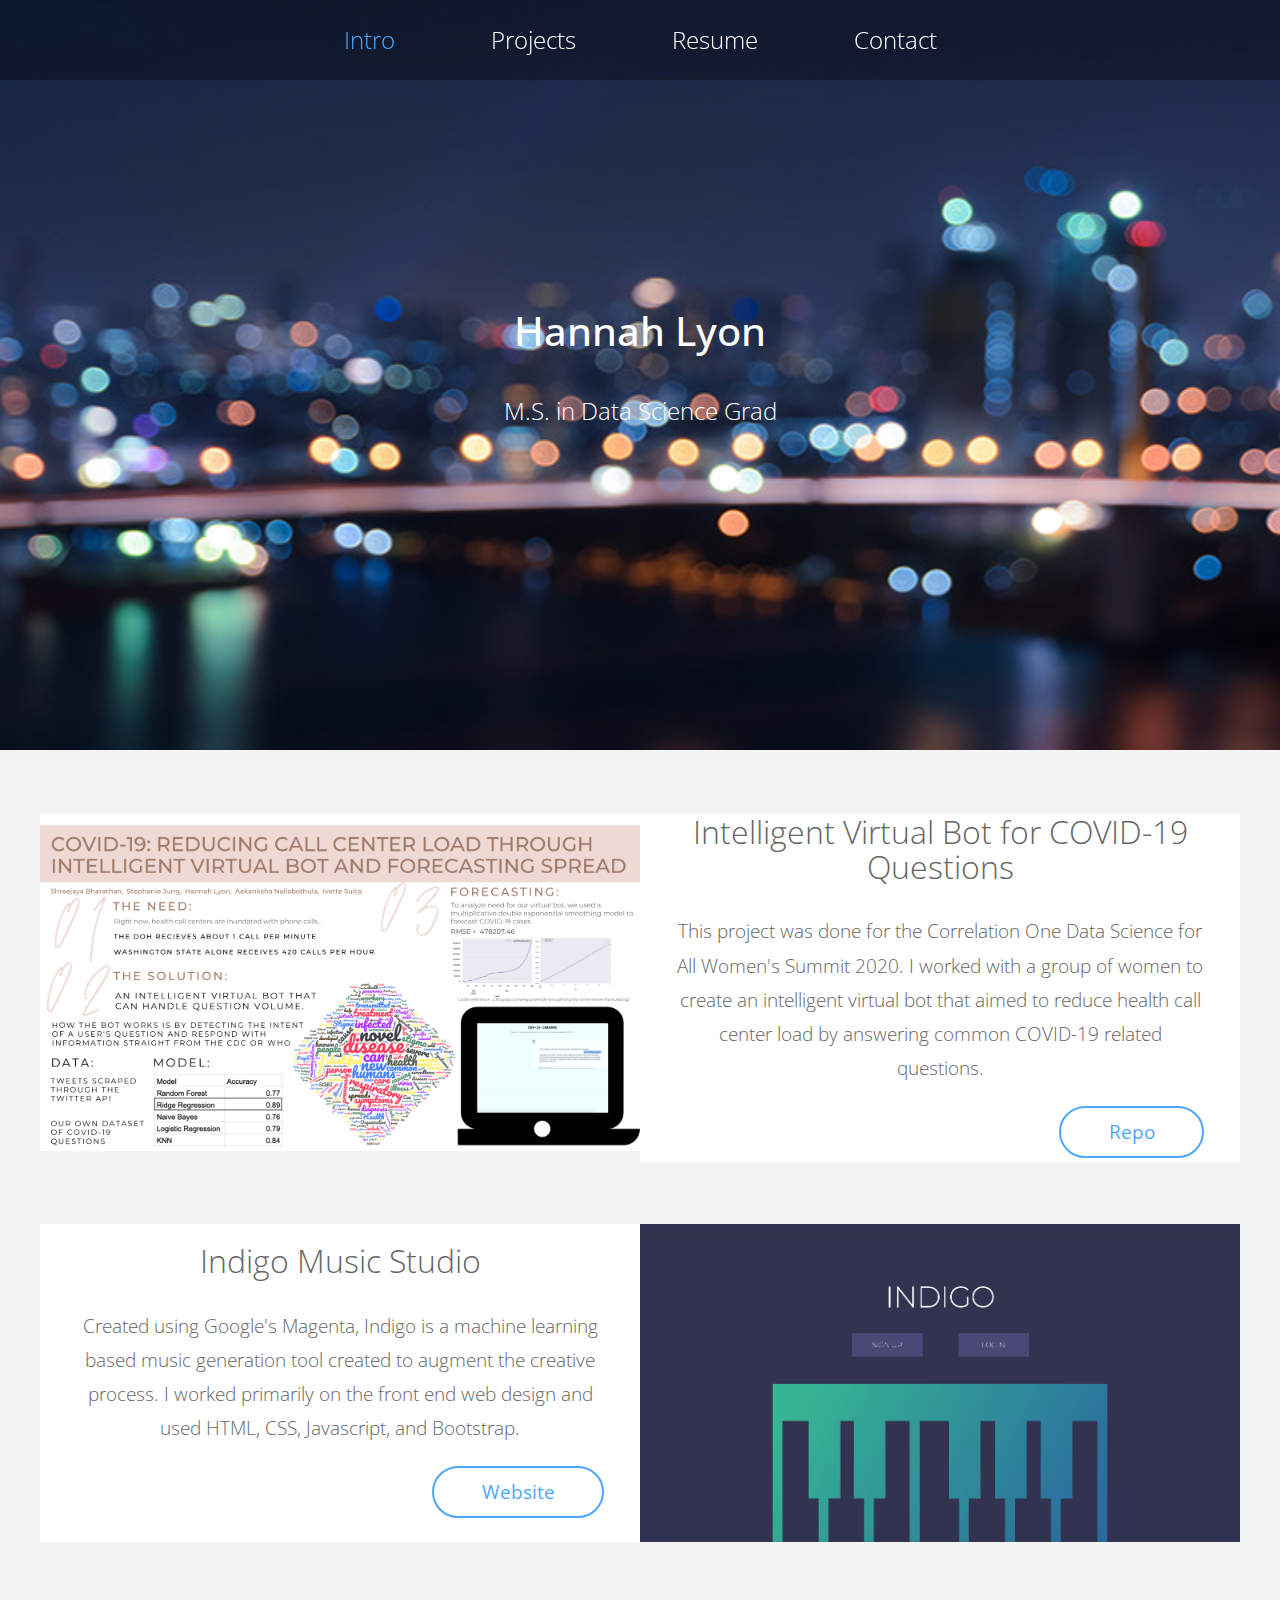
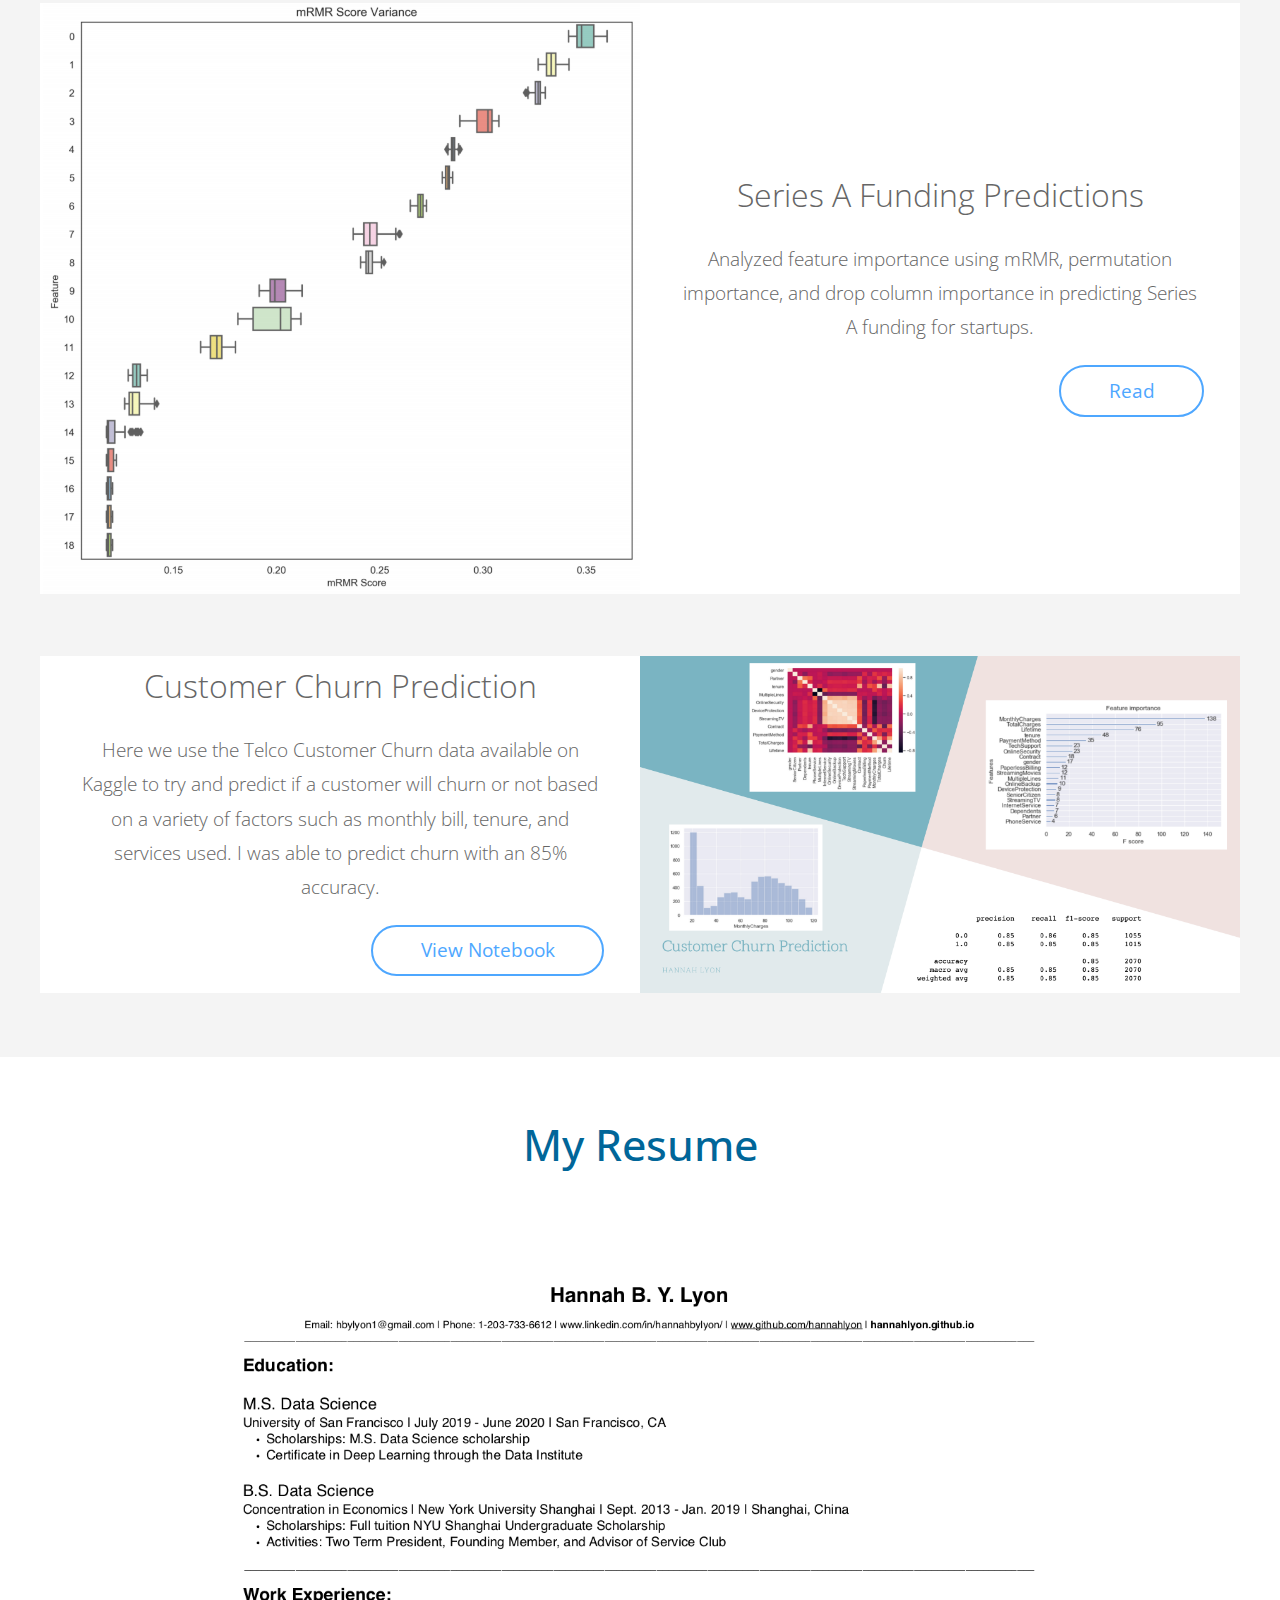
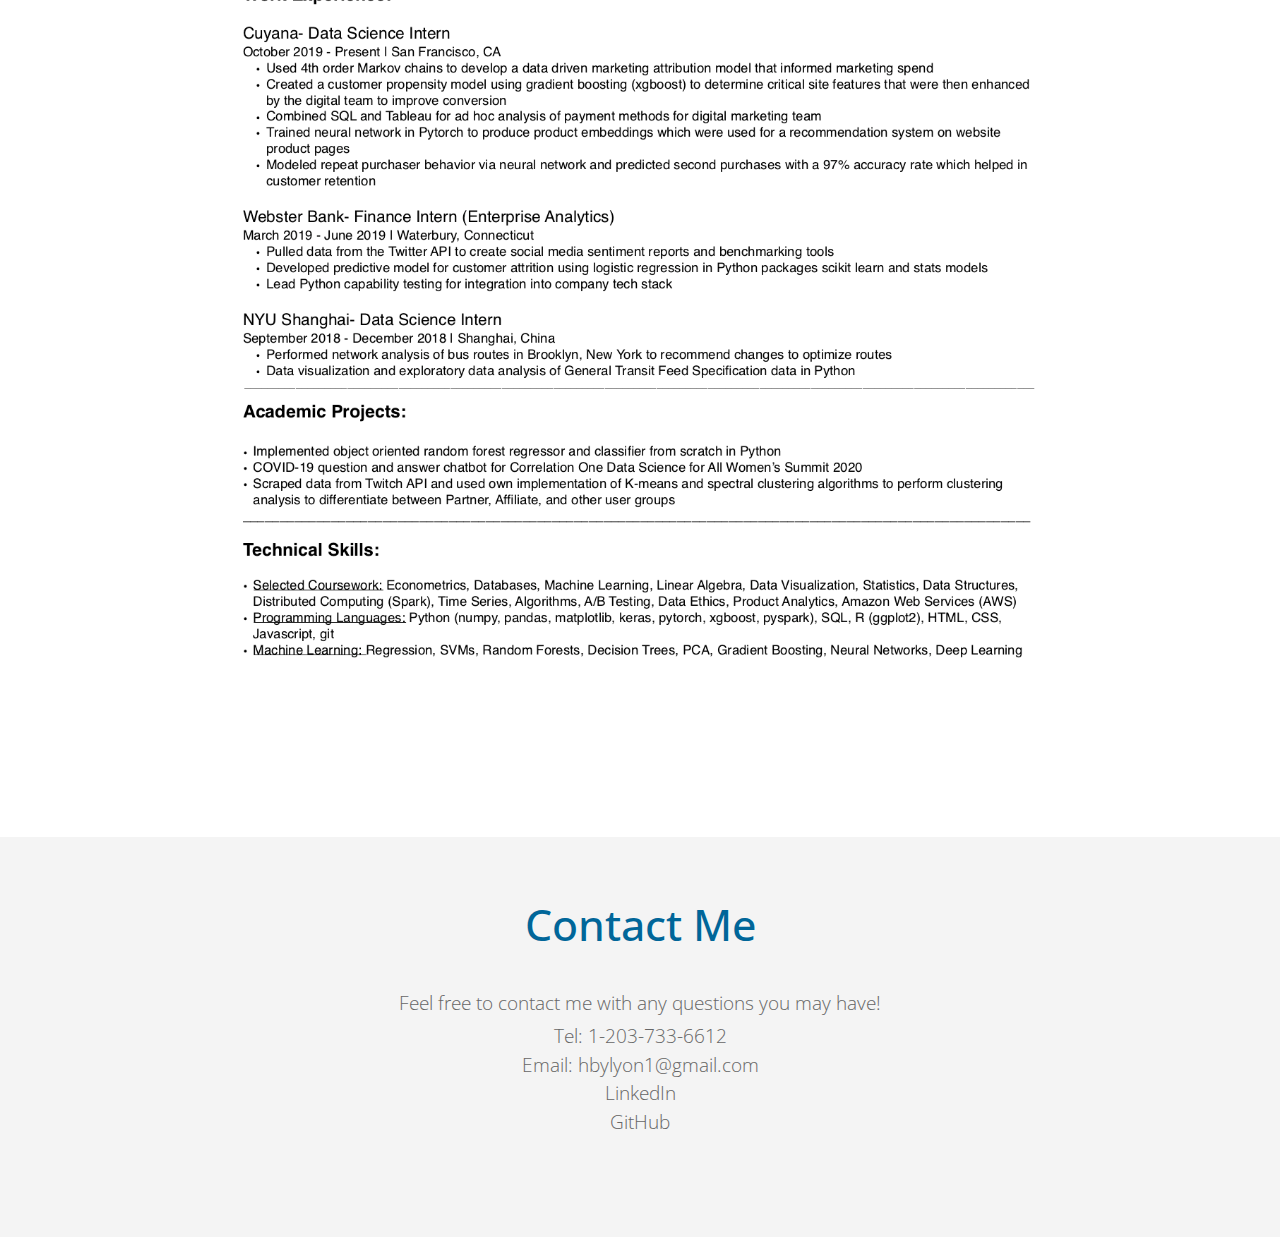
==== index.html @ f9c3a3d9 "added churn project" ====
<!DOCTYPE html>
<html lang="en">
<head>
    <meta charset="utf-8">
    <meta http-equiv="X-UA-Compatible" content="IE=edge">
    <meta name="viewport" content="width=device-width, initial-scale=1">

    <title>Hannah Lyon</title>
<!--
Lumino Theme
http://www.templatemo.com/tm-483-lumino
-->
    <!-- load stylesheets -->
    <link rel="stylesheet" href="https://fonts.googleapis.com/css?family=Open+Sans:100,300,400">   <!-- Google web font "Open Sans" -->
    <link rel="stylesheet" href="font-awesome-4.5.0/css/font-awesome.min.css">                <!-- Font Awesome -->
    <link rel="stylesheet" href="css/bootstrap.min.css">                                      <!-- Bootstrap style -->
    <link rel="stylesheet" href="css/magnific-popup.css">                                     <!-- Magnific pop up style -->
    <link rel="stylesheet" href="css/templatemo-style.css">                                   <!-- Templatemo style -->

    <!-- HTML5 shim and Respond.js for IE8 support of HTML5 elements and media queries -->
    <!-- WARNING: Respond.js doesn't work if you view the page via file:// -->
        <!--[if lt IE 9]>
          <script src="https://oss.maxcdn.com/html5shiv/3.7.2/html5shiv.min.js"></script>
          <script src="https://oss.maxcdn.com/respond/1.4.2/respond.min.js"></script>
          <![endif]-->
</head>

    <body id="top" class="home">

        <div class="container-fluid">
            <div class="row">

                <div class="tm-navbar-container">

                <!-- navbar   -->
                <nav class="navbar navbar-full navbar-fixed-top">

                    <button class="navbar-toggler hidden-md-up" type="button" data-toggle="collapse" data-target="#tmNavbar">
                        &#9776;
                    </button>

                    <div class="collapse navbar-toggleable-sm" id="tmNavbar">

                        <ul class="nav navbar-nav">
                            <li class="nav-item">
                                <a class="nav-link" href="#top">Intro</a>
                            </li>
                            <li class="nav-item">
                                <a class="nav-link" href="#tm-section-2">Projects</a>
                            </li>
                            <li class="nav-item">
                                <a class="nav-link" href="#tm-section-3">Resume</a>
                            </li>
                            <li class="nav-item">
                                <a class="nav-link" href="#tm-section-4">Contact</a>
                            </li>
                        </ul>

                    </div>

                </nav>

              </div>

           </div>

           <div class="row">
                <div class="tm-intro">

                    <section id="tm-section-1">
                        <div class="tm-container text-xs-center tm-section-1-inner">
                            <!-- <img src="img/tm-lumino-logo.png" alt="Logo" class="tm-logo"> -->
                            <h1 class="tm-site-name">Hannah Lyon</h1>
                            <p class="tm-intro-text">M.S. in Data Science Grad</p>
                            <!-- <a href="#tm-section-2" class="tm-intro-link">Begin</a> -->
                        </div>
                   </section>

                </div>
            </div>

            <div class="row gray-bg">

                <div id="tm-section-2" class="tm-section">
                    <div class="tm-container tm-container-wide">
                        <div class="tm-news-item">

                            <div class="col-xs-12 col-sm-12 col-md-12 col-lg-6 col-xl-6 tm-news-item-img-container">
                                <img src="img/correlation1.png" alt="Image" class="img-fluid tm-news-item-img">
                            </div>

                            <div class="col-xs-12 col-sm-12 col-md-12 col-lg-6 col-xl-6 tm-news-container">
                                <h2 class="tm-news-title dark-gray-text">Intelligent Virtual Bot for COVID-19 Questions</h2>
                                <p class="tm-news-text">This project was done for the Correlation One Data Science for All Women's Summit 2020. I worked with a group of women to create an intelligent virtual bot that aimed to reduce health call center load by answering common COVID-19 related questions.</p>
                                <a href="https://github.com/hannahlyon/corr-1-covid19" class="btn tm-light-blue-bordered-btn tm-news-link">Repo</a>
                            </div>
                        </div>

                        <div class="tm-news-item">

                            <div class="col-xs-12 col-sm-12 col-md-12 col-lg-6 col-xl-6 flex-order-2 tm-news-item-img-container">
                                <img src="img/indigo.png" alt="Image" class="img-fluid tm-news-item-img">
                            </div>

                            <div class="col-xs-12 col-sm-12 col-md-12 col-lg-6 col-xl-6 tm-news-container flex-order-1">
                                <h2 class="tm-news-title dark-gray-text">Indigo Music Studio</h2>
                                <p class="tm-news-text">Created using Google's Magenta, Indigo is a machine learning based music generation tool created to augment the creative process. I worked primarily on the front end web design and used HTML, CSS, Javascript, and Bootstrap.</p>
                                <a href="http://indigomusicstudio.com/" class="btn tm-light-blue-bordered-btn tm-news-link">Website</a>
                            </div>
                        </div>

                        <div class="tm-news-item">

                            <div class="col-xs-12 col-sm-12 col-md-12 col-lg-6 col-xl-6 tm-news-item-img-container">
                                <img src="img/mrmr.png" alt="Image" class="img-fluid tm-news-item-img">
                            </div>

                            <div class="col-xs-12 col-sm-12 col-md-12 col-lg-6 col-xl-6 tm-news-container">
                                <h2 class="tm-news-title dark-gray-text">Series A Funding Predictions</h2>
                                <p class="tm-news-text">Analyzed feature importance using mRMR, permutation importance, and drop column importance in predicting Series A funding for startups. </p>
                                <a href="https://drive.google.com/file/d/1eb9Id5PHIwq527FG7yndeRYGB0CI0do-/view?usp=sharing" class="btn tm-light-blue-bordered-btn tm-news-link">Read</a>
                            </div>
                        </div>


<!-- https://www.kaggle.com/hannahlyon/customer-churn-prediction?scriptVersionId=37832463 -->

                        <div class="tm-news-item">

                            <div class="col-xs-12 col-sm-12 col-md-12 col-lg-6 col-xl-6 flex-order-2 tm-news-item-img-container">
                                <img src="img/churn.png" alt="Image" class="img-fluid tm-news-item-img">
                            </div>

                            <div class="col-xs-12 col-sm-12 col-md-12 col-lg-6 col-xl-6 tm-news-container flex-order-1">
                                <h2 class="tm-news-title dark-gray-text">Customer Churn Prediction</h2>
                                <p class="tm-news-text">Here we use the Telco Customer Churn data available on Kaggle to try and predict if a customer will churn or not based on a variety of factors such as monthly bill, tenure, and services used. I was able to predict churn with an 85% accuracy.</p>
                                <a href="https://www.kaggle.com/hannahlyon/customer-churn-prediction?scriptVersionId=37832463" class="btn tm-light-blue-bordered-btn tm-news-link">View Notebook</a>
                            </div>
                        </div>


                    </div>
               </div>

           </div> <!-- row -->

            <div class="row">

                <section id="tm-section-3" class="tm-section">
                    <div class="tm-container text-xs-center">

                        <h2 class="blue-text tm-title">My Resume</h2>
                        <!-- <p class="margin-b-5">Etiam at rhoncus nisl. Nunc rutrum ac ante euismod cursus.</p> -->
                        <!-- <p>Suspendisse imperdiet feugiat massa nex iaculis.</p> -->

                        <img src="img/resume.png" alt="resume" width = 900px>



                        <!--<div class="tm-img-grid">
                            <div class="tm-gallery-img-container">
                                <a href="img/tm-450x300-01.jpg" class="tm-gallery-img-link">
                                    <img src="img/tm-450x300-01.jpg" alt="Image" class="img-fluid tm-gallery-img">
                                </a>
                            </div>
                            <div class="tm-gallery-img-container">
                                <a href="img/tm-450x300-07.jpg" class="tm-gallery-img-link">
                                    <img src="img/tm-450x300-07.jpg" alt="Image" class="img-fluid tm-gallery-img">
                                </a>
                            </div>
                            <div class="tm-gallery-img-container">
                                <a href="img/tm-450x300-02.jpg" class="tm-gallery-img-link">
                                    <img src="img/tm-450x300-02.jpg" alt="Image" class="img-fluid tm-gallery-img">
                                </a>
                            </div>
                            <div class="tm-gallery-img-container">
                                <a href="img/tm-450x300-09.jpg" class="tm-gallery-img-link">
                                    <img src="img/tm-450x300-09.jpg" alt="Image" class="img-fluid tm-gallery-img">
                                </a>
                            </div>
                        </div> -->

                    </div>
                </section>

            </div> <!-- row -->

            <div class="row gray-bg">

                <section id="tm-section-4" class="tm-section">
                    <div class="tm-container">

                        <h2 class="blue-text tm-title text-xs-center">Contact Me</h2>
                        <p class="margin-b-5">Feel free to contact me with any questions you may have!</p>

                        <p >
                            Tel: <a href="tel:2037336612">1-203-733-6612</a><br>
                            Email: <a href="mailto:hbylyon1@gmail.com">hbylyon1@gmail.com</a> <br>
                            <a href="https://www.linkedin.com/in/hannahbylyon/">LinkedIn</a> <br>
                            <a href="https://github.com/hannahlyon">GitHub</a>
                        </p>

                        <!-- <div class="col-xs-12 col-sm-12 col-md-8 col-lg-8 col-xl-8">
                            <form action=”mailto:hbylyon1@gmail.com” method="post" class="tm-contact-form">
                                <div class="form-group col-xs-12 col-sm-12 col-md-6 col-lg-6 col-xl-6 tm-form-group-left">
                                    <input type="text" id="contact_name" name="contact_name" class="form-control" placeholder="Name"  required/>
                                </div>
                                <div class="form-group col-xs-12 col-sm-12 col-md-6 col-lg-6 col-xl-6 tm-form-group-right">
                                    <input type="email" id="contact_email" name="contact_email" class="form-control" placeholder="Email"  required/>
                                </div>
                                <div class="form-group">
                                    <input type="text" id="contact_subject" name="contact_subject" class="form-control" placeholder="Subject"  required/>
                                </div>
                                <div class="form-group">
                                    <textarea id="contact_message" name="contact_message" class="form-control" rows="6" placeholder="Message" required></textarea>
                                </div>

                                <button type="submit" class="btn tm-light-blue-bordered-btn pull-xs-right">Submit</button>
                            </form>
                        </div> <!-- col -->

                        <!-- <div class="col-xs-12 col-sm-12 col-md-4 col-lg-4 col-xl-4 margin-top-xs-50">
                            <h3 class="light-blue-text tm-subtitle">Hannah Lyon</h3>
                            <p>Feel free to contact me with any questions you may have!</p>
                            <p>
                                Tel: <a href="tel:2037336612">1-203-733-6612</a><br>
                                Email: <a href="mailto:hbylyon1@gmail.com">hbylyon1@gmail.com</a>
                            </p>
                        </div> -->
                    </div>
                </section>

                <!-- footer -->
                <footer class="tm-footer">
                    <div class="col-xs-12 col-sm-12 col-md-12 col-lg-12 col-xl-12">
                        <!-- <p class="text-xs-center tm-footer-text">Copyright &copy; 2016 Company Name</p> -->
                    </div>
                </footer>

            </div> <!-- row -->

        </div> <!-- container-fluid -->

        <!-- load JS files -->

        <script src="js/jquery-1.11.3.min.js"></script>             <!-- jQuery (https://jquery.com/download/) -->
        <script src="https://www.atlasestateagents.co.uk/javascript/tether.min.js"></script> <!-- Tether for Bootstrap, http://stackoverflow.com/questions/34567939/how-to-fix-the-error-error-bootstrap-tooltips-require-tether-http-github-h -->
        <script src="js/bootstrap.min.js"></script>                 <!-- Bootstrap (http://v4-alpha.getbootstrap.com/) -->
        <script src="js/jquery.singlePageNav.min.js"></script>      <!-- Single Page Nav (https://github.com/ChrisWojcik/single-page-nav) -->
        <script src="js/jquery.magnific-popup.min.js"></script>     <!-- Magnific pop-up (http://dimsemenov.com/plugins/magnific-popup/) -->

        <!-- Templatemo scripts -->
        <script>

            $(document).ready(function(){

                var mobileTopOffset = 54;
                var desktopTopOffset = 80;
                var topOffset = desktopTopOffset;

                if($(window).width() <= 767) {
                    topOffset = mobileTopOffset;
                }

                /* Single page nav
                -----------------------------------------*/
                $('#tmNavbar').singlePageNav({
                   'currentClass' : "active",
                    offset : topOffset,
                    'filter': ':not(.external)'
                });

                /* Handle nav offset upon window resize
                -----------------------------------------*/
                $(window).resize(function(){
                    if($(window).width() <= 767) {
                        topOffset = mobileTopOffset;
                    }
                    else {
                        topOffset = desktopTopOffset;
                    }

                    $('#tmNavbar').singlePageNav({
                        'currentClass' : "active",
                        offset : topOffset,
                        'filter': ':not(.external)'
                    });
                });


                /* Collapse menu after click
                -----------------------------------------*/
                $('#tmNavbar a').click(function(){
                    $('#tmNavbar').collapse('hide');
                });

                /* Turn navbar background to solid color starting at section 2
                ---------------------------------------------------------------*/
                var target = $("#tm-section-2").offset().top - topOffset;

                if($(window).scrollTop() >= target) {
                    $(".tm-navbar-container").addClass("bg-inverse");
                }
                else {
                    $(".tm-navbar-container").removeClass("bg-inverse");
                }

                $(window).scroll(function(){

                    if($(this).scrollTop() >= target) {
                        $(".tm-navbar-container").addClass("bg-inverse");
                    }
                    else {
                        $(".tm-navbar-container").removeClass("bg-inverse");
                    }
                });


                /* Smooth Scrolling
                 * https://css-tricks.com/snippets/jquery/smooth-scrolling/
                --------------------------------------------------------------*/
                $('a[href*="#"]:not([href="#"])').click(function() {
                    if (location.pathname.replace(/^\//,'') == this.pathname.replace(/^\//,'')
                        && location.hostname == this.hostname) {

                        var target = $(this.hash);
                        target = target.length ? target : $('[name=' + this.hash.slice(1) +']');

                        if (target.length) {

                            $('html, body').animate({
                                scrollTop: target.offset().top - topOffset
                            }, 1000);
                            return false;
                        }
                    }
                });


                /* Magnific pop up
                ------------------------- */
                $('.tm-img-grid').magnificPopup({
                    delegate: 'a', // child items selector, by clicking on it popup will open
                    type: 'image',
                    gallery: {enabled:true}
                });
            });

        </script>

</body>
</html>
---- css/templatemo-style.css ----
/*

Lumino Theme

http://www.templatemo.com/tm-483-lumino

*/
body {
	font-family: 'Open Sans', Helvetica, Arial, sans-serif;
	font-size: 19px;
	font-weight: 100;
}

a, button { transition: all 0.3s ease; }
a {	color: #666; }
a:hover,
a:focus {
	color: #4EA7FF;
	text-decoration: none;
	outline: none;
}

p { color: #666; }
h3 { margin-bottom: 2.5rem; }

.table-striped tbody tr:nth-of-type(odd) {
    background-color: #f2f2f2;
}

.tm-container {
	max-width: 1200px;
	margin: 0 auto;
	text-align: center;
}

.tm-container-wide { max-width: 1230px; }

.tm-navbar-container {
	background-color: rgba(0,0,0,0.33);
	height: 80px;
    position: fixed;
    top: 0;
    width: 100%;
    z-index: 1000;
    transition: all 0.3s ease;
}

.tm-navbar-container.bg-inverse { background-color: #373a3c; }

.tm-navbar-container-dark {
	background-color: #373a3c;
	box-shadow: none;
}

.navbar-nav .nav-link {	padding: 14px 40px; }

.navbar-nav .nav-link,
.navbar-nav .nav-link:focus {
	color: white;
}

.navbar-nav .nav-link.active,
.navbar-nav .nav-link:hover {
	color: #4EA7FF;
}

.navbar-toggler {
	border: 1px solid white;
	border-radius: 0;
	color: white;
}

button:focus { outline: none; }

.tm-intro {
	background: url(../img/bokeh.png) no-repeat;
	background-attachment: fixed;
	background-position: left top;
	background-size: 100% 750px;
	color: white;
	display: -webkit-flex;
	display: -ms-flexbox;
	display: flex;
	-webkit-flex-direction: column;
	    -ms-flex-direction: column;
	        flex-direction: column;
	-webkit-align-items: center;
	    -ms-flex-align: center;
	        align-items: center;
	-webkit-justify-content: center;
	    -ms-flex-pack: center;
	        justify-content: center;
	height: 750px;
}

@media (max-width: 1800px) {
	.tm-intro {	background-size: 1800px 750px; }
}

@media all and (-ms-high-contrast: none), (-ms-high-contrast: active) {
	/* IE10+ CSS styles go here */
	.tm-intro {	background-attachment: scroll; }
}

.tm-logo { margin-bottom: 30px; }
.tm-site-name { margin-bottom: 40px; }
.tm-intro-text { margin-bottom: 45px; }

#tm-section-1,
.tm-section-1-inner,
.tm-site-name,
.tm-intro-text {
	-ms-flex: 0 1 auto;
		-webkit-flex: 0 1 auto;
	        flex: 0 1 auto;
}

.tm-section-1-inner { padding-top: 12%; }

#tm-section-1 { padding-bottom: 0; }

.tm-intro-link {
	border: 2px solid white;
	border-radius: 50px;
	color: white;
	display: inline-block;
    padding: 15px 60px;
}

.tm-intro-link:hover,
.tm-intro-link:focus {
	color: black;
	background-color: white;
}

.navbar-nav .nav-link,
.tm-intro-text,
.tm-intro-link {
	color: white;
	font-size: 24px;
}

.gray-bg { background-color: #F4F4F4; }
.dark-gray-text { color: #666666; }
.blue-text { color: #006699; }
.light-blue-text { color: #4EA7FF; }

.btn {
  border-radius: 50px;
  font-size: 1em;
  padding: 0.5em 2.5em;
  margin: 0.25em;
}

.btn-lg {
	font-size: 1.75rem;
	font-weight: 300;
	padding: 10px 60px;
}

.tm-gray-btn {
  background-color: #666666;
  border: 2px solid #666666;
  color: white;
}

.tm-gray-btn:hover,
.tm-gray-btn:focus {
	background: transparent;
	color: #666666;
}

.tm-gray-bordered-btn {
	background: transparent;
	border: 2px solid #666666;
	color: #666666;
}

.tm-gray-bordered-btn:hover,
.tm-gray-bordered-btn:focus {
	background: #666666;
	color: white;
}

.tm-light-blue-bordered-btn {
	background: transparent;
    border: 2px solid #4EA7FF;
    color: #4EA7FF;
}

.tm-light-blue-bordered-btn:hover,
.tm-light-blue-bordered-btn:focus {
    background: #4EA7FF;
    color: white;
}

.tm-blue-btn {
	background: #006699;
	border: 2px solid #006699;
	color: white;
}

.tm-blue-btn:hover {
	background: transparent;
	color: #006699;
}

.tm-blue-bordered-btn {
	background: transparent;
	border: 2px solid #006699;
	color: #006699;
}

.tm-blue-bordered-btn:hover,
.tm-blue-bordered-btn:focus {
	background: #006699;
	color: white;
}

.tm-green-btn {
	background: #006666;
	border: 2px solid #006666;
	color: white;
}

.tm-green-btn:hover,
.tm-green-btn:focus {
	background: transparent;
	color: #006666;
}

.tm-green-bordered-btn {
	background: transparent;
	border: 2px solid #006666;
	color: #006666;
}

.tm-green-bordered-btn:hover,
.tm-green-bordered-btn:focus {
	background: #006666;
	color: white;
}

.tm-section {
	padding-top: 5%;
	padding-bottom: 5%;
	overflow: auto;
}

.tm-footer {
	padding-bottom: 20px;
	overflow: auto;
}

.tm-news-item {
	margin: 0 auto 5% auto;
	display: -webkit-flex;
	display: -ms-flexbox;
	display: flex;
	padding-left: 15px;
	padding-right: 15px;
}

.tm-news-item:last-child { margin-bottom: 0; }

.tm-news-item-img {	margin: 0 auto; }

.tm-news-item-img-container { padding: 0; }

.tm-news-container {
	background-color: white;
	display: -webkit-flex;
	display: -ms-flexbox;
	display: flex;
	-webkit-flex-direction: column;
	    -ms-flex-direction: column;
	        flex-direction: column;
	-webkit-justify-content: center;
	    -ms-flex-pack: center;
	        justify-content: center;
	padding-left: 3%;
	padding-right: 3%;
}

.tm-news-title {
	font-weight: 300;
	margin-bottom: 30px;
}

.tm-news-text {	line-height: 1.8; }

.tm-news-link {
    margin-right: 0;
    margin-left: auto;
    -ms-flex-item-align: end;
        -webkit-align-self: flex-end;
            align-self: flex-end;
}

.flex-order-1 { -webkit-order: 1; -ms-flex-order: 1; order: 1; }
.flex-order-2 { -webkit-order: 2; -ms-flex-order: 2; order: 2; }

.tm-title {
	font-size: 43px;
	margin-bottom: 40px;
}

.margin-b-5 { margin-bottom: 5px;
display:inline-block;}

.tm-img-grid {
	margin-top: 60px;
	overflow: auto;
}

.tm-gallery-img {
	width: 100%;
	height: auto;
}
.tm-gallery-img-container {
	max-width: 300px;
	width: 25%;
	float: left;
}

.form-control {
	border-color: rgba(0,0,0,0);
	border-radius: 0;
    font-size: 1.2rem;
    padding: .75rem;
}
.form-group { margin-bottom: 1.8rem; }

.tm-form-group-left { padding-left: 0; }
.tm-form-group-right { padding-right: 0; }

.tm-subtitle {
	font-size: 25px;
	margin-bottom: 30px;
}

#tmNavbar { text-align: center; }

body.page-2 { padding-top: 80px; }

.page-2 .container-fluid { max-width: 1140px; }

.tm-banner-img {
  display: block;
  margin: 0 auto;
}

.tm-description {
  line-height: 1.8;
  margin: 0.5em 1.5em 1em;
}

.tm-page-2-title {
	font-size: 42px;
	margin-bottom: 30px;
}

.tm-page-2-subtitle { margin-bottom: 60px; }

.tm-page-2-p {
	font-size: 22px;
	line-height: 1.6;
}

.tm-flex-center {
	display: -webkit-flex;
	display: -ms-flexbox;
	display: flex;
	-webkit-justify-content: center;
	    -ms-flex-pack: center;
	        justify-content: center;
	-webkit-flex-wrap: wrap;
	    -ms-flex-wrap: wrap;
	        flex-wrap: wrap;
}

.tm-img-2-col {
	margin-bottom: 2em;
	margin-left: auto;
	margin-right: auto;
}

.tm-3-col-box {
	max-width: 500px;
	margin-left: auto;
	margin-right: auto;
}

.tm-description-box { padding: 6%; }
.tm-description-text { margin-bottom: 1.5em; }
.tm-footer-text { margin-bottom: 1.5rem; }

@media (min-width: 768px) {

	/*http://stackoverflow.com/questions/18777235/center-content-in-responsive-bootstrap-navbar*/

    .navbar .navbar-nav {
        display: inline-block;
        float: none;
        vertical-align: top;
    }

    .tm-contact-form { margin-right: 20px; }
}

@media (max-width: 1199px) {
	h2 { font-size: 1.8rem; }
	.tm-news-title { margin-bottom: 15px; }
	.tm-news-text { line-height: 1.6; }
}

@media (max-width: 1100px) and (min-width: 992px) {
	h2 { font-size: 1.6rem; }
	.tm-news-title { margin-bottom: 12px; }
	.tm-news-text {
		font-size: 0.9em;
		margin-bottom: 0.5em;
	}
	.btn {
		padding-top: 0.3em;
		padding-bottom: 0.3em;
	}
}

@media (max-width: 991px) {
	.navbar-nav .nav-link {	font-size: 20px; }
	.navbar-nav .nav-item+.nav-item { margin-left: 0; }

	.tm-news-item {
		-webkit-flex-direction: column;
		    -ms-flex-direction: column;
		        flex-direction: column;
	}

	.tm-news-container {
		padding: 1.5em;
		margin: 0 auto;
		max-width: 600px;
	}

	.flex-order-2 { -webkit-order: 1; -ms-flex-order: 1; order: 1; }
	.flex-order-1 { -webkit-order: 2; -ms-flex-order: 2; order: 2; }
}

@media (max-width: 940px) {
	.tm-img-grid {
		margin-left: auto;
		margin-right: auto;
		max-width: 900px;
	}

	.tm-gallery-img-container { width: 33.333%; }
}

@media (max-width: 767px) {
	.home .tm-section {
		padding-top: 10%;
		padding-bottom: 10%;
	}

	body.page-2 { padding-top: 54px; }

	.tm-page-2-subtitle { margin-bottom: 30px; }

	.navbar-nav .nav-item+.nav-item { margin-left: 0; }

	.navbar-nav .nav-item { float: none; }

	.navbar-toggler {
		display: block;
		margin-left: auto;
		margin-right: 0;
	}

	.tm-navbar-container {
		background: none;
		box-shadow: none;
		height: 54px;
	}
	.navbar { background-color: rgba(0,0,0,0.2); }
	.tm-navbar-container.bg-inverse .navbar { background-color: #373a3c; }
	.bg-inverse { background-color: #373a3c; }

	.tm-form-group-left { padding-right: 0; }
	.tm-form-group-right { padding-left: 0; }

	.margin-top-xs-50 { margin-top: 50px; }
	.margin-bottom-sm-8 { margin-bottom: 8%; }
	.margin-bottom-sm-3 { margin-bottom: 3%; }
}

@media (max-width: 640px) {
	.tm-gallery-img-container { width: 50%; }
	.tm-img-grid { max-width: 600px; }
	.page-2 .tm-section {
		padding-top: 7%;
		padding-bottom: 7%;
	}
}

@media (max-width: 600px) and (max-height: 600px) {
	.tm-intro {
		height: 100vh;
		min-height: 600px;
	}
}
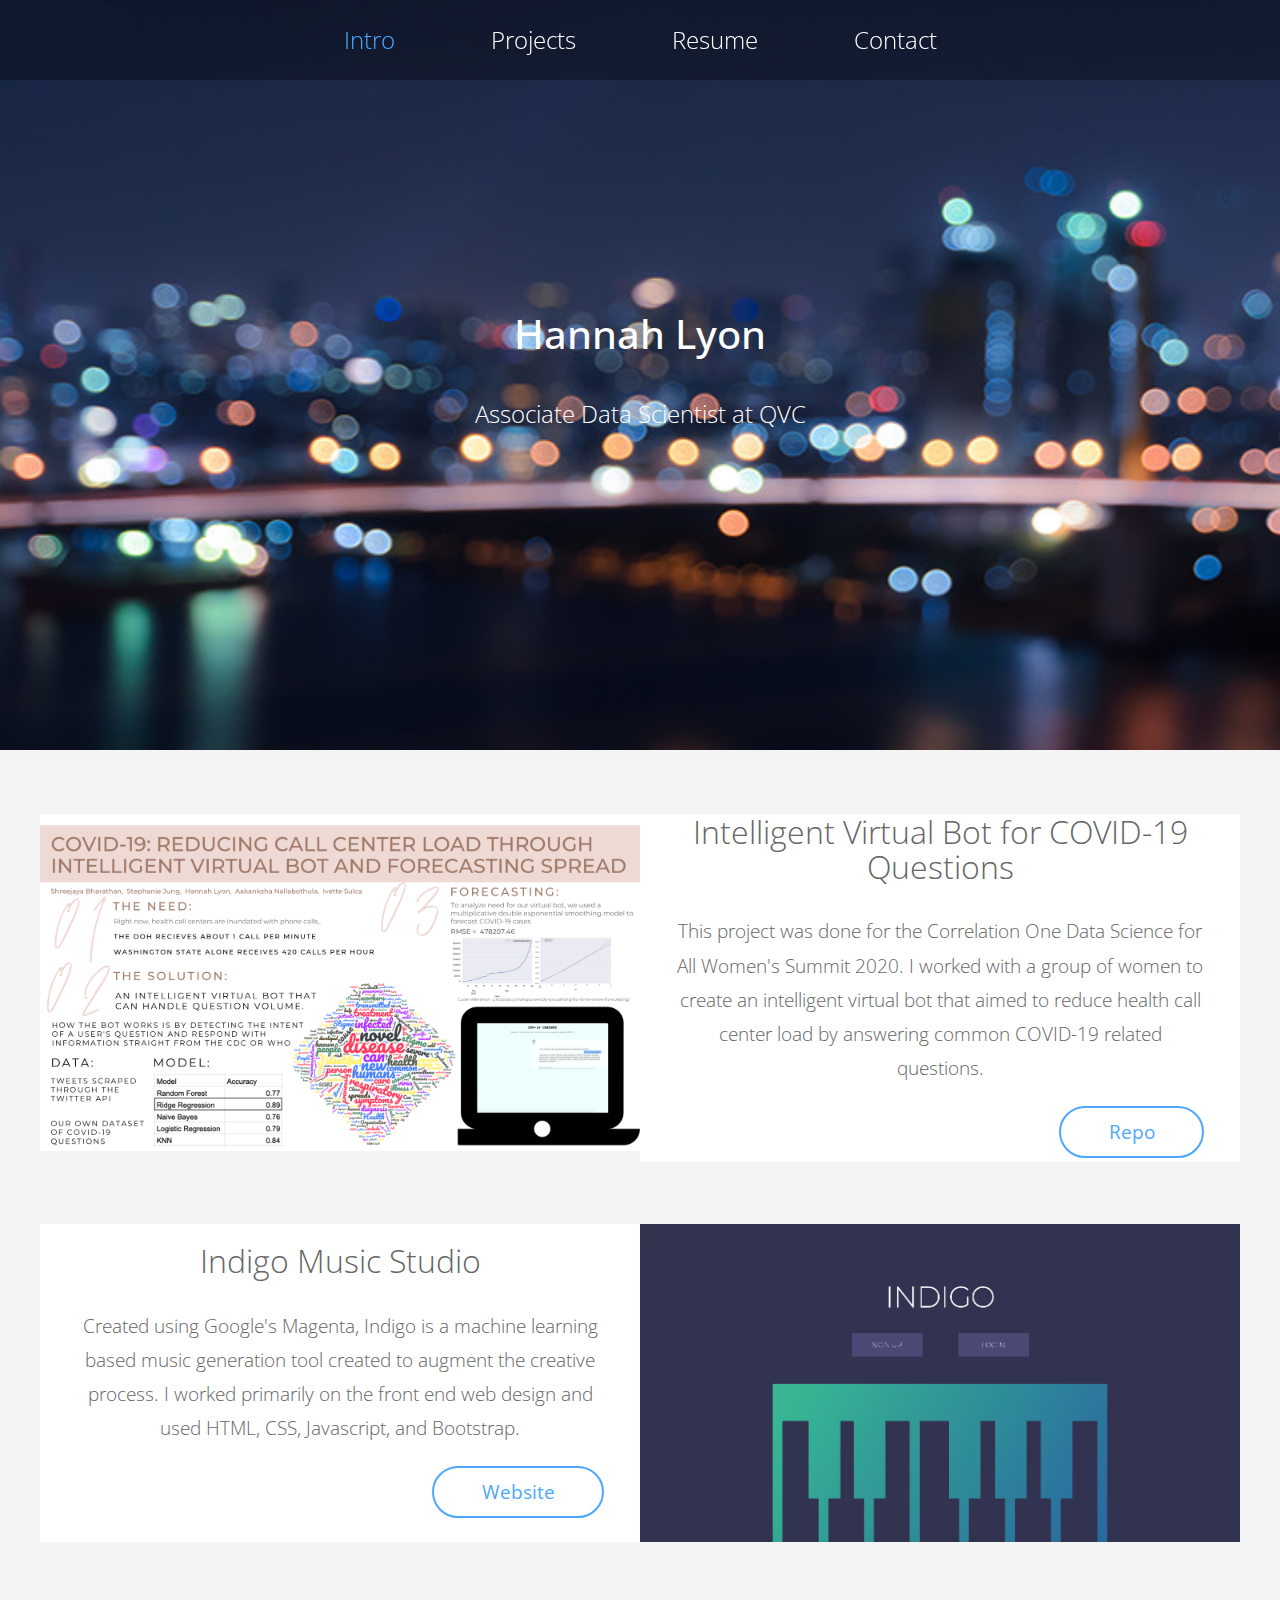
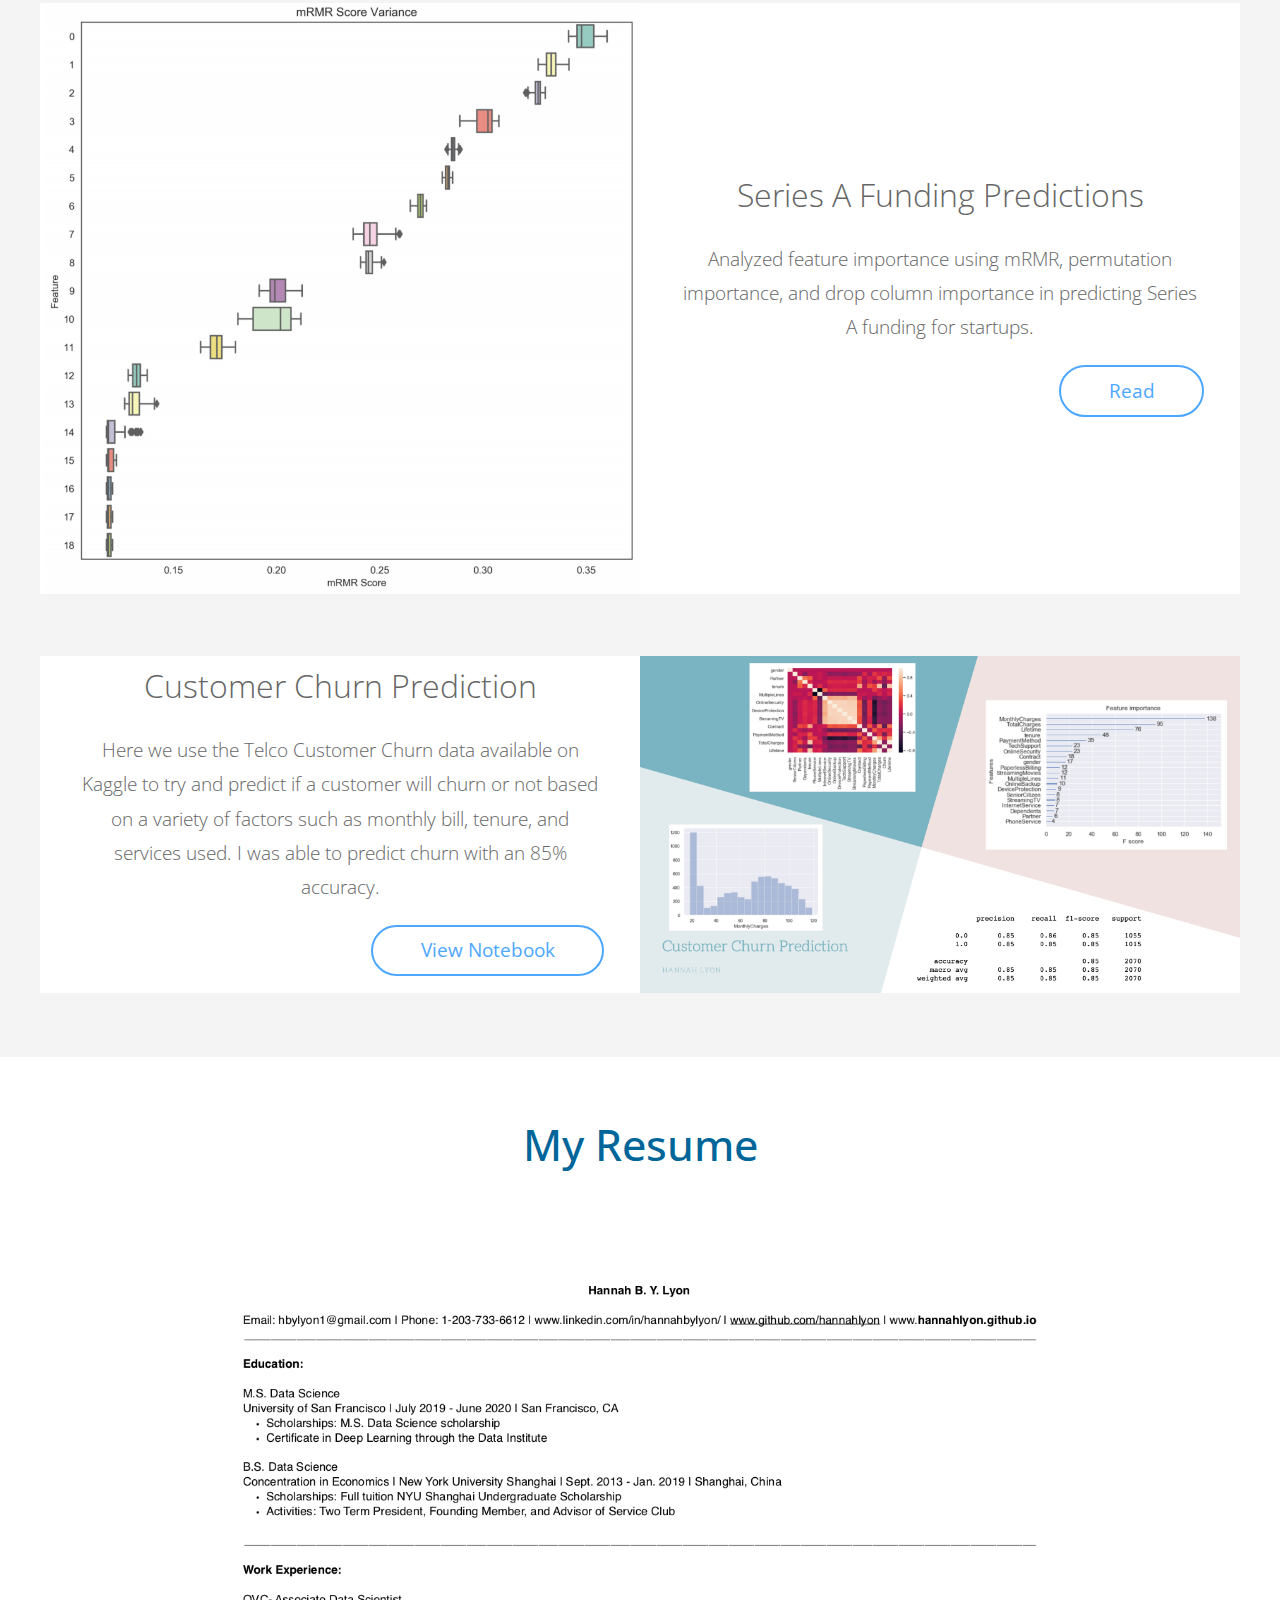
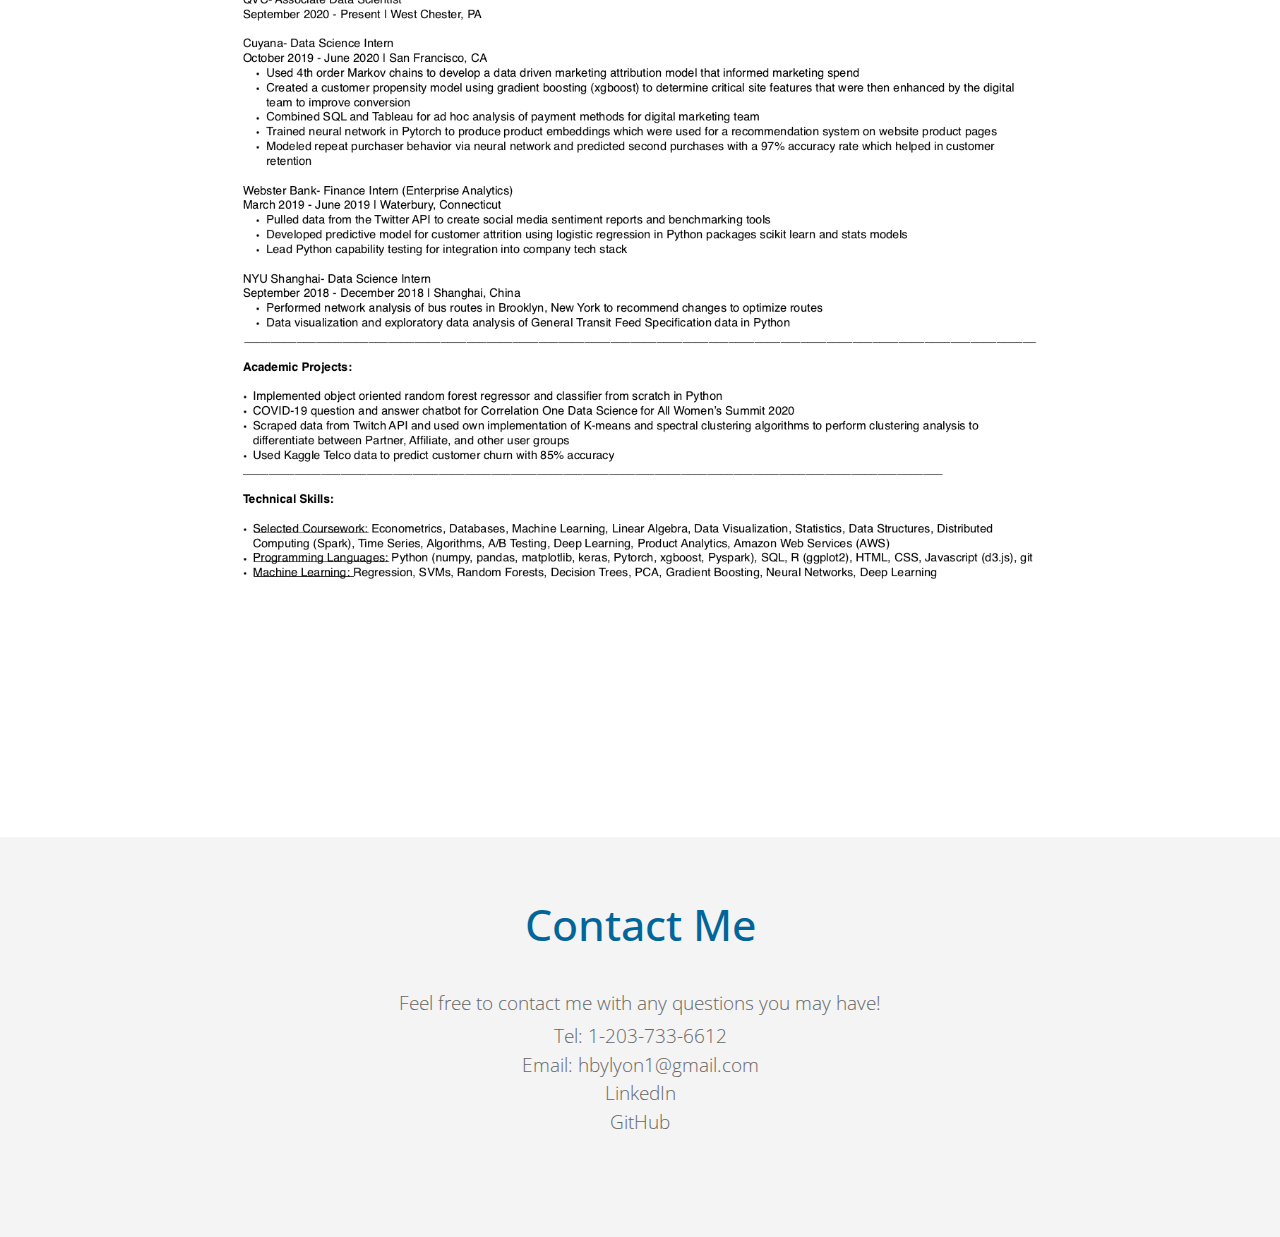
==== commit c5c6c386: "update resume" ====
--- a/index.html
+++ b/index.html
@@ -71,7 +71,7 @@
                         <div class="tm-container text-xs-center tm-section-1-inner">
                             <!-- <img src="img/tm-lumino-logo.png" alt="Logo" class="tm-logo"> -->
                             <h1 class="tm-site-name">Hannah Lyon</h1>
-                            <p class="tm-intro-text">M.S. in Data Science Grad</p>
+                            <p class="tm-intro-text">Associate Data Scientist at QVC</p>
                             <!-- <a href="#tm-section-2" class="tm-intro-link">Begin</a> -->
                         </div>
                    </section>
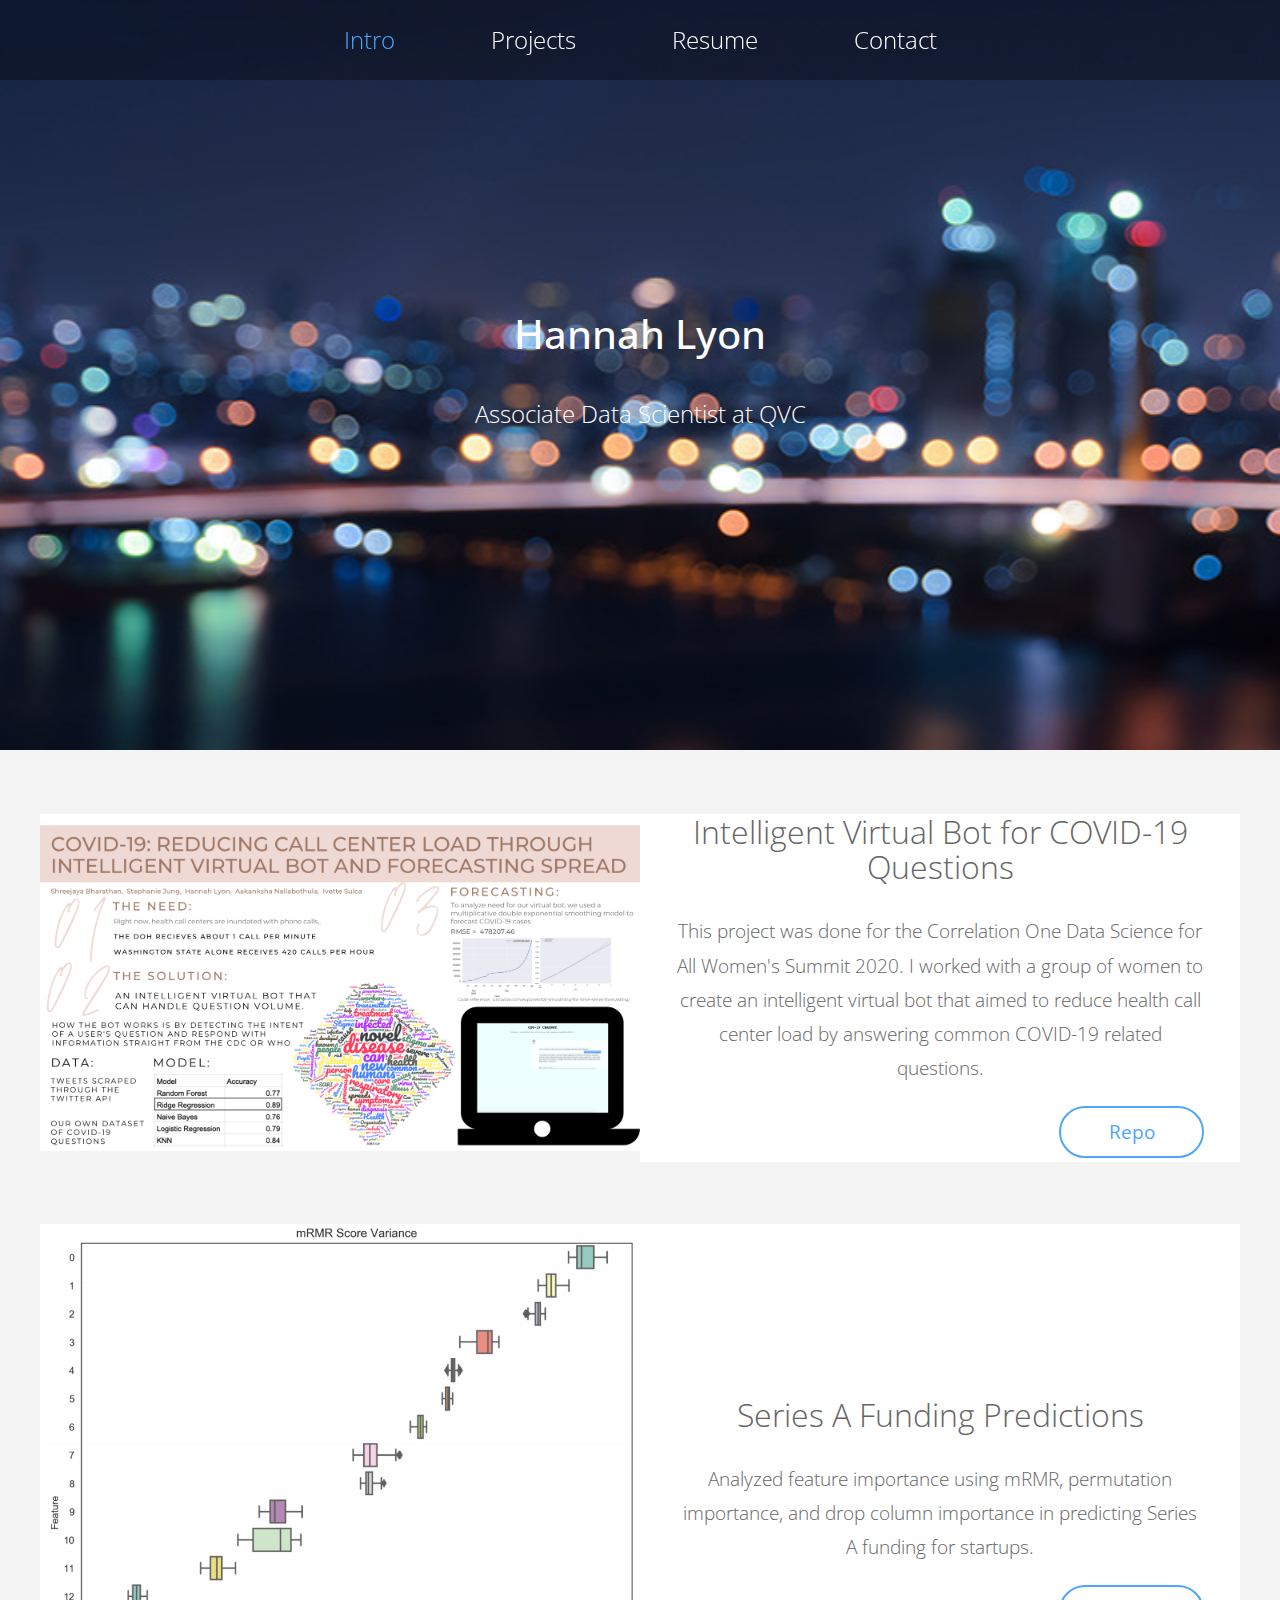
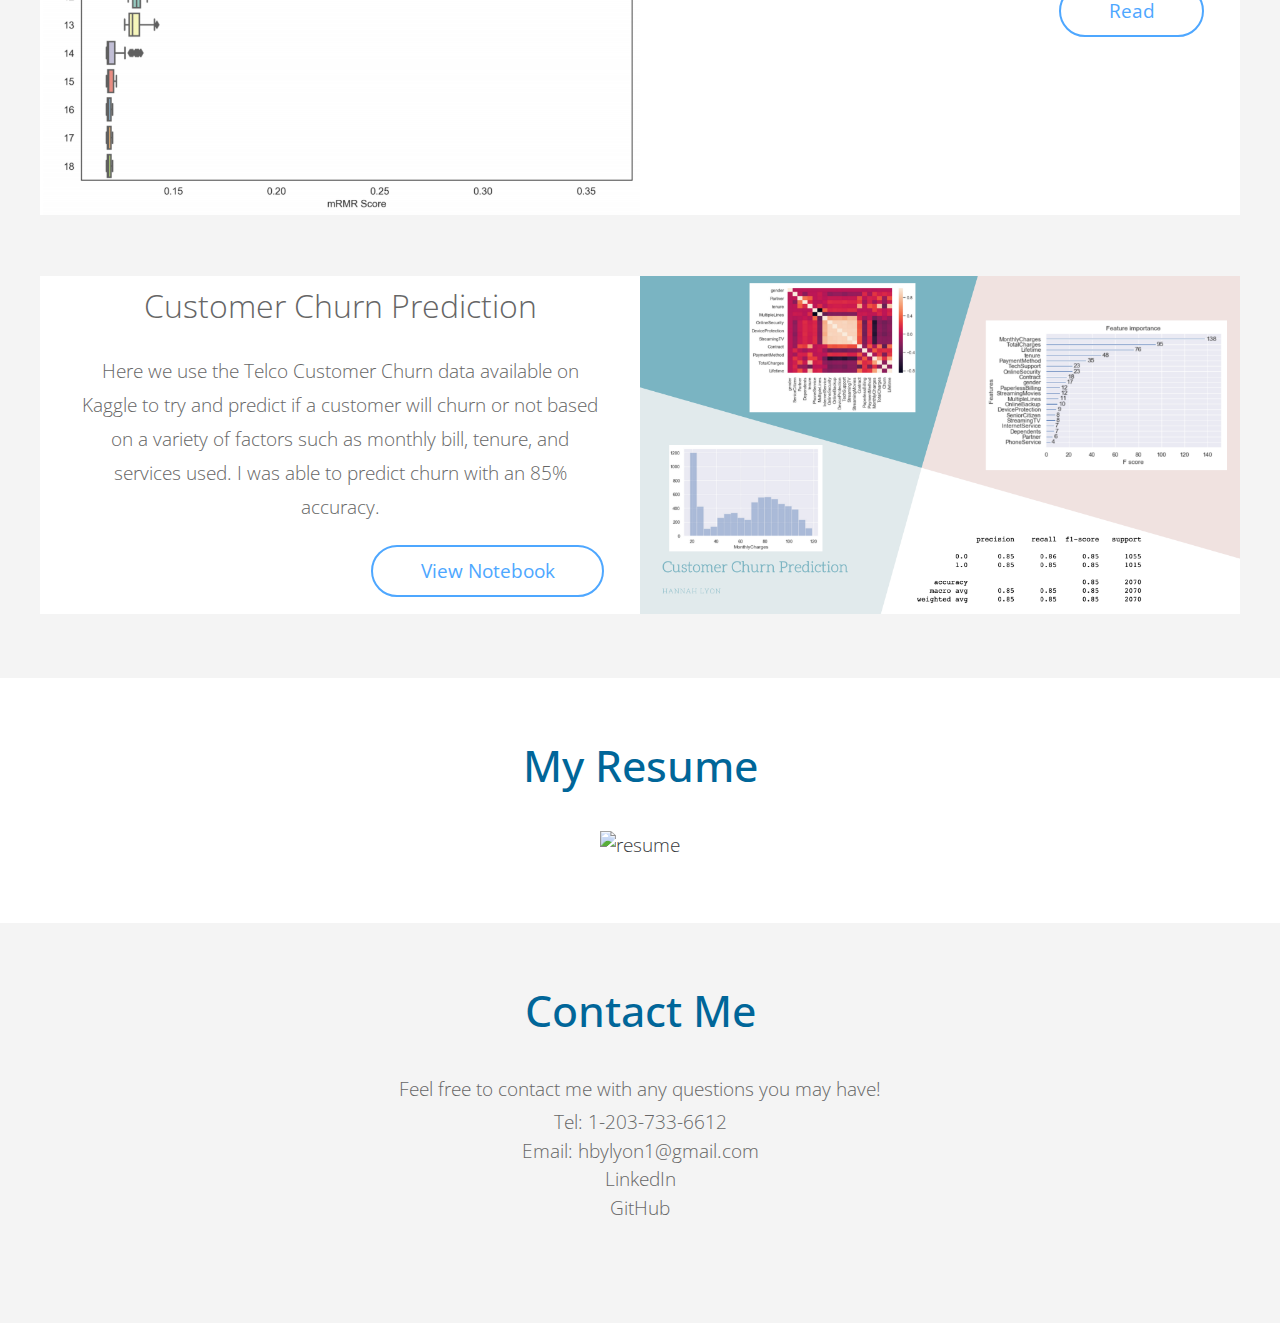
==== commit 144f8ea6: "updated resume" ====
--- a/index.html
+++ b/index.html
@@ -96,18 +96,6 @@
                             </div>
                         </div>
 
-                        <div class="tm-news-item">
-
-                            <div class="col-xs-12 col-sm-12 col-md-12 col-lg-6 col-xl-6 flex-order-2 tm-news-item-img-container">
-                                <img src="img/indigo.png" alt="Image" class="img-fluid tm-news-item-img">
-                            </div>
-
-                            <div class="col-xs-12 col-sm-12 col-md-12 col-lg-6 col-xl-6 tm-news-container flex-order-1">
-                                <h2 class="tm-news-title dark-gray-text">Indigo Music Studio</h2>
-                                <p class="tm-news-text">Created using Google's Magenta, Indigo is a machine learning based music generation tool created to augment the creative process. I worked primarily on the front end web design and used HTML, CSS, Javascript, and Bootstrap.</p>
-                                <a href="http://indigomusicstudio.com/" class="btn tm-light-blue-bordered-btn tm-news-link">Website</a>
-                            </div>
-                        </div>
 
                         <div class="tm-news-item">
 
@@ -153,7 +141,7 @@
                         <!-- <p class="margin-b-5">Etiam at rhoncus nisl. Nunc rutrum ac ante euismod cursus.</p> -->
                         <!-- <p>Suspendisse imperdiet feugiat massa nex iaculis.</p> -->
 
-                        <img src="img/resume.png" alt="resume" width = 900px>
+                        <img src="img/spring2021.png" alt="resume" width = 900px>
 
 
 
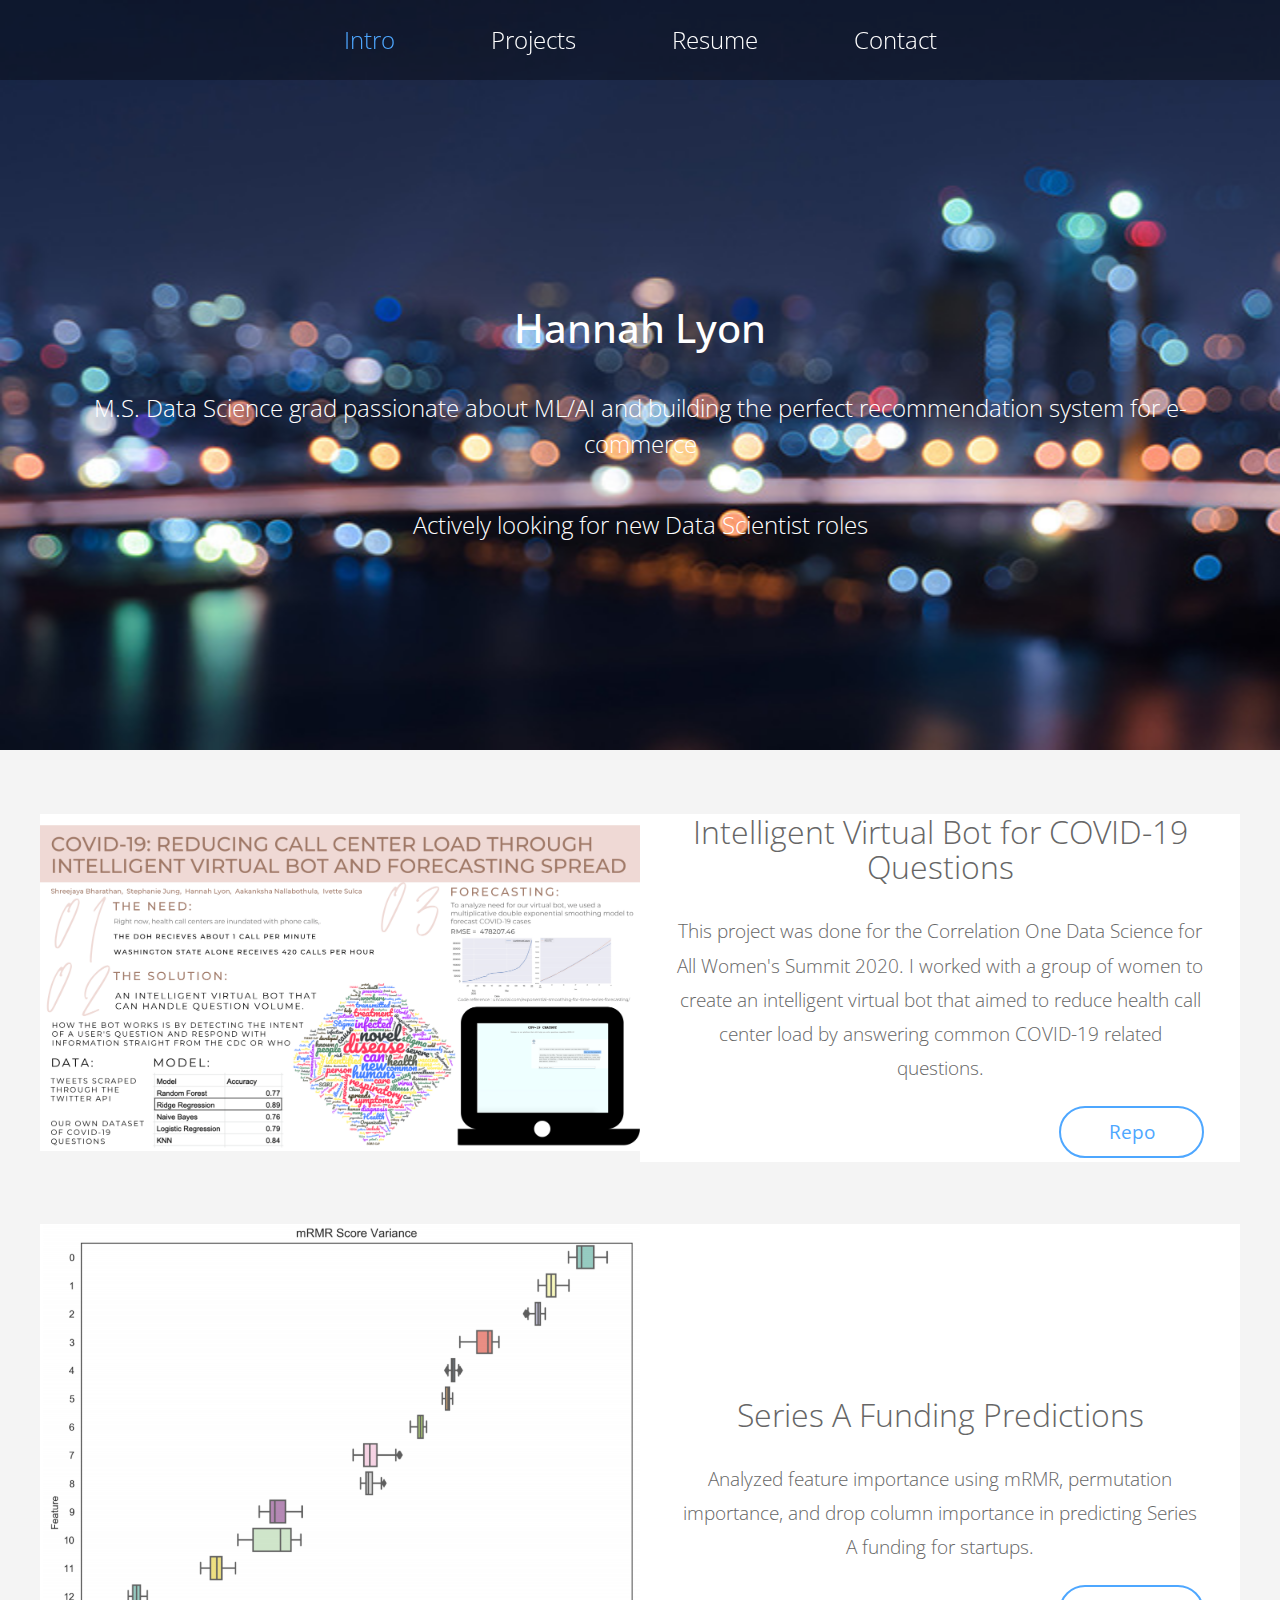
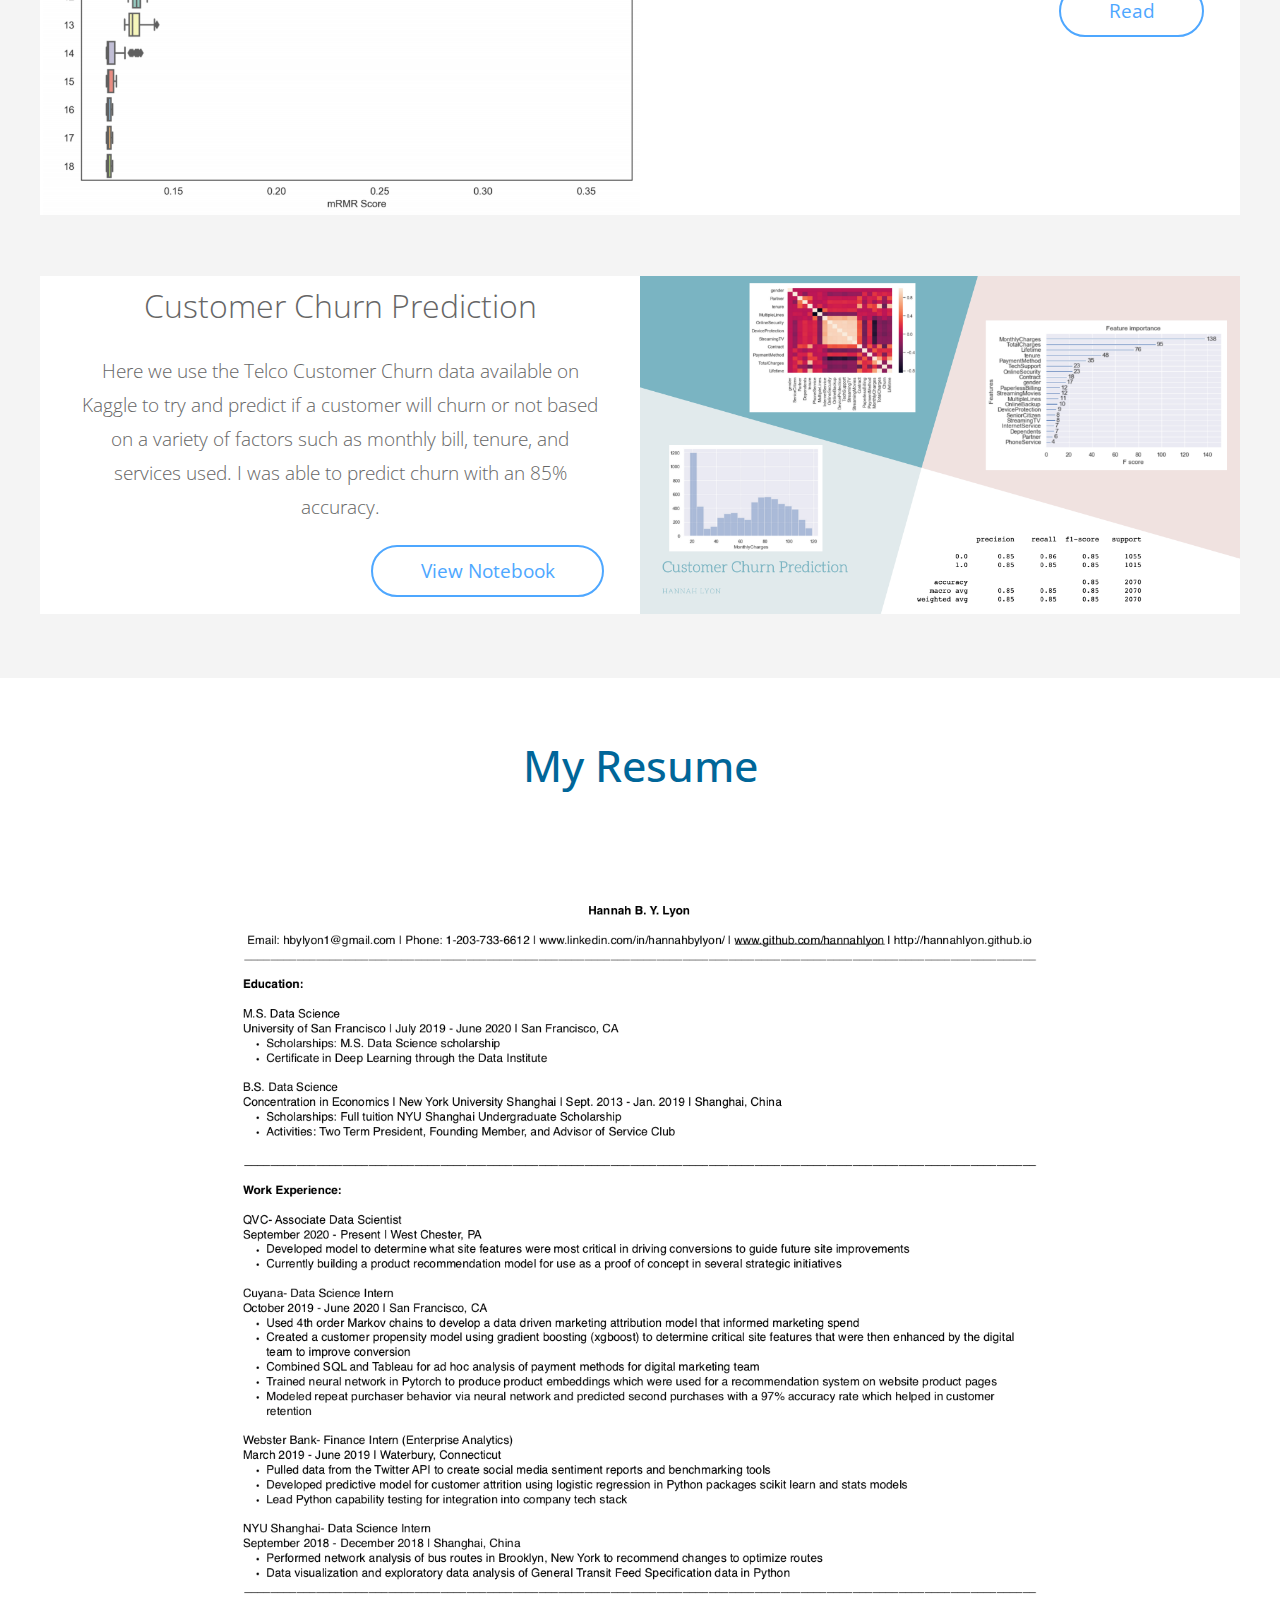
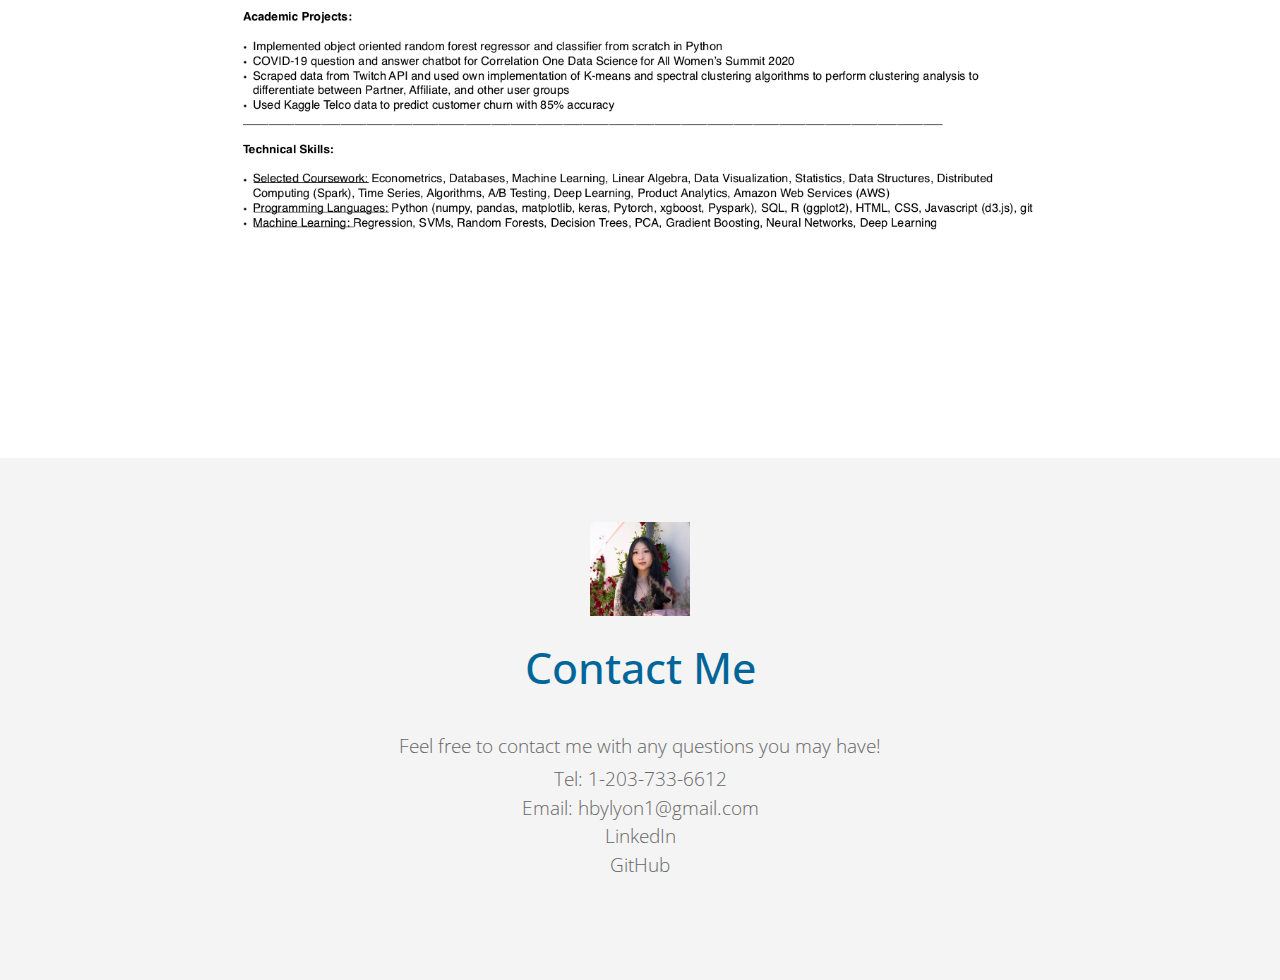
==== commit 2cf72b77: "update for spring 2022" ====
--- a/index.html
+++ b/index.html
@@ -71,7 +71,8 @@
                         <div class="tm-container text-xs-center tm-section-1-inner">
                             <!-- <img src="img/tm-lumino-logo.png" alt="Logo" class="tm-logo"> -->
                             <h1 class="tm-site-name">Hannah Lyon</h1>
-                            <p class="tm-intro-text">Associate Data Scientist at QVC</p>
+                            <p class="tm-intro-text">M.S. Data Science grad passionate about ML/AI and building the perfect recommendation system for e-commerce</p>
+                            <p class="tm-intro-text">Actively looking for new Data Scientist roles</p>
                             <!-- <a href="#tm-section-2" class="tm-intro-link">Begin</a> -->
                         </div>
                    </section>
@@ -144,30 +145,6 @@
                         <img src="img/spring2021.png" alt="resume" width = 900px>
 
 
-
-                        <!--<div class="tm-img-grid">
-                            <div class="tm-gallery-img-container">
-                                <a href="img/tm-450x300-01.jpg" class="tm-gallery-img-link">
-                                    <img src="img/tm-450x300-01.jpg" alt="Image" class="img-fluid tm-gallery-img">
-                                </a>
-                            </div>
-                            <div class="tm-gallery-img-container">
-                                <a href="img/tm-450x300-07.jpg" class="tm-gallery-img-link">
-                                    <img src="img/tm-450x300-07.jpg" alt="Image" class="img-fluid tm-gallery-img">
-                                </a>
-                            </div>
-                            <div class="tm-gallery-img-container">
-                                <a href="img/tm-450x300-02.jpg" class="tm-gallery-img-link">
-                                    <img src="img/tm-450x300-02.jpg" alt="Image" class="img-fluid tm-gallery-img">
-                                </a>
-                            </div>
-                            <div class="tm-gallery-img-container">
-                                <a href="img/tm-450x300-09.jpg" class="tm-gallery-img-link">
-                                    <img src="img/tm-450x300-09.jpg" alt="Image" class="img-fluid tm-gallery-img">
-                                </a>
-                            </div>
-                        </div> -->
-
                     </div>
                 </section>
 
@@ -177,6 +154,11 @@
 
                 <section id="tm-section-4" class="tm-section">
                     <div class="tm-container">
+
+                        <img src="img/profile_github.jpg" alt="" width="100px">
+
+                        <br>
+                        <br>
 
                         <h2 class="blue-text tm-title text-xs-center">Contact Me</h2>
                         <p class="margin-b-5">Feel free to contact me with any questions you may have!</p>
@@ -187,34 +169,6 @@
                             <a href="https://www.linkedin.com/in/hannahbylyon/">LinkedIn</a> <br>
                             <a href="https://github.com/hannahlyon">GitHub</a>
                         </p>
-
-                        <!-- <div class="col-xs-12 col-sm-12 col-md-8 col-lg-8 col-xl-8">
-                            <form action=”mailto:hbylyon1@gmail.com” method="post" class="tm-contact-form">
-                                <div class="form-group col-xs-12 col-sm-12 col-md-6 col-lg-6 col-xl-6 tm-form-group-left">
-                                    <input type="text" id="contact_name" name="contact_name" class="form-control" placeholder="Name"  required/>
-                                </div>
-                                <div class="form-group col-xs-12 col-sm-12 col-md-6 col-lg-6 col-xl-6 tm-form-group-right">
-                                    <input type="email" id="contact_email" name="contact_email" class="form-control" placeholder="Email"  required/>
-                                </div>
-                                <div class="form-group">
-                                    <input type="text" id="contact_subject" name="contact_subject" class="form-control" placeholder="Subject"  required/>
-                                </div>
-                                <div class="form-group">
-                                    <textarea id="contact_message" name="contact_message" class="form-control" rows="6" placeholder="Message" required></textarea>
-                                </div>
-
-                                <button type="submit" class="btn tm-light-blue-bordered-btn pull-xs-right">Submit</button>
-                            </form>
-                        </div> <!-- col -->
-
-                        <!-- <div class="col-xs-12 col-sm-12 col-md-4 col-lg-4 col-xl-4 margin-top-xs-50">
-                            <h3 class="light-blue-text tm-subtitle">Hannah Lyon</h3>
-                            <p>Feel free to contact me with any questions you may have!</p>
-                            <p>
-                                Tel: <a href="tel:2037336612">1-203-733-6612</a><br>
-                                Email: <a href="mailto:hbylyon1@gmail.com">hbylyon1@gmail.com</a>
-                            </p>
-                        </div> -->
                     </div>
                 </section>
 
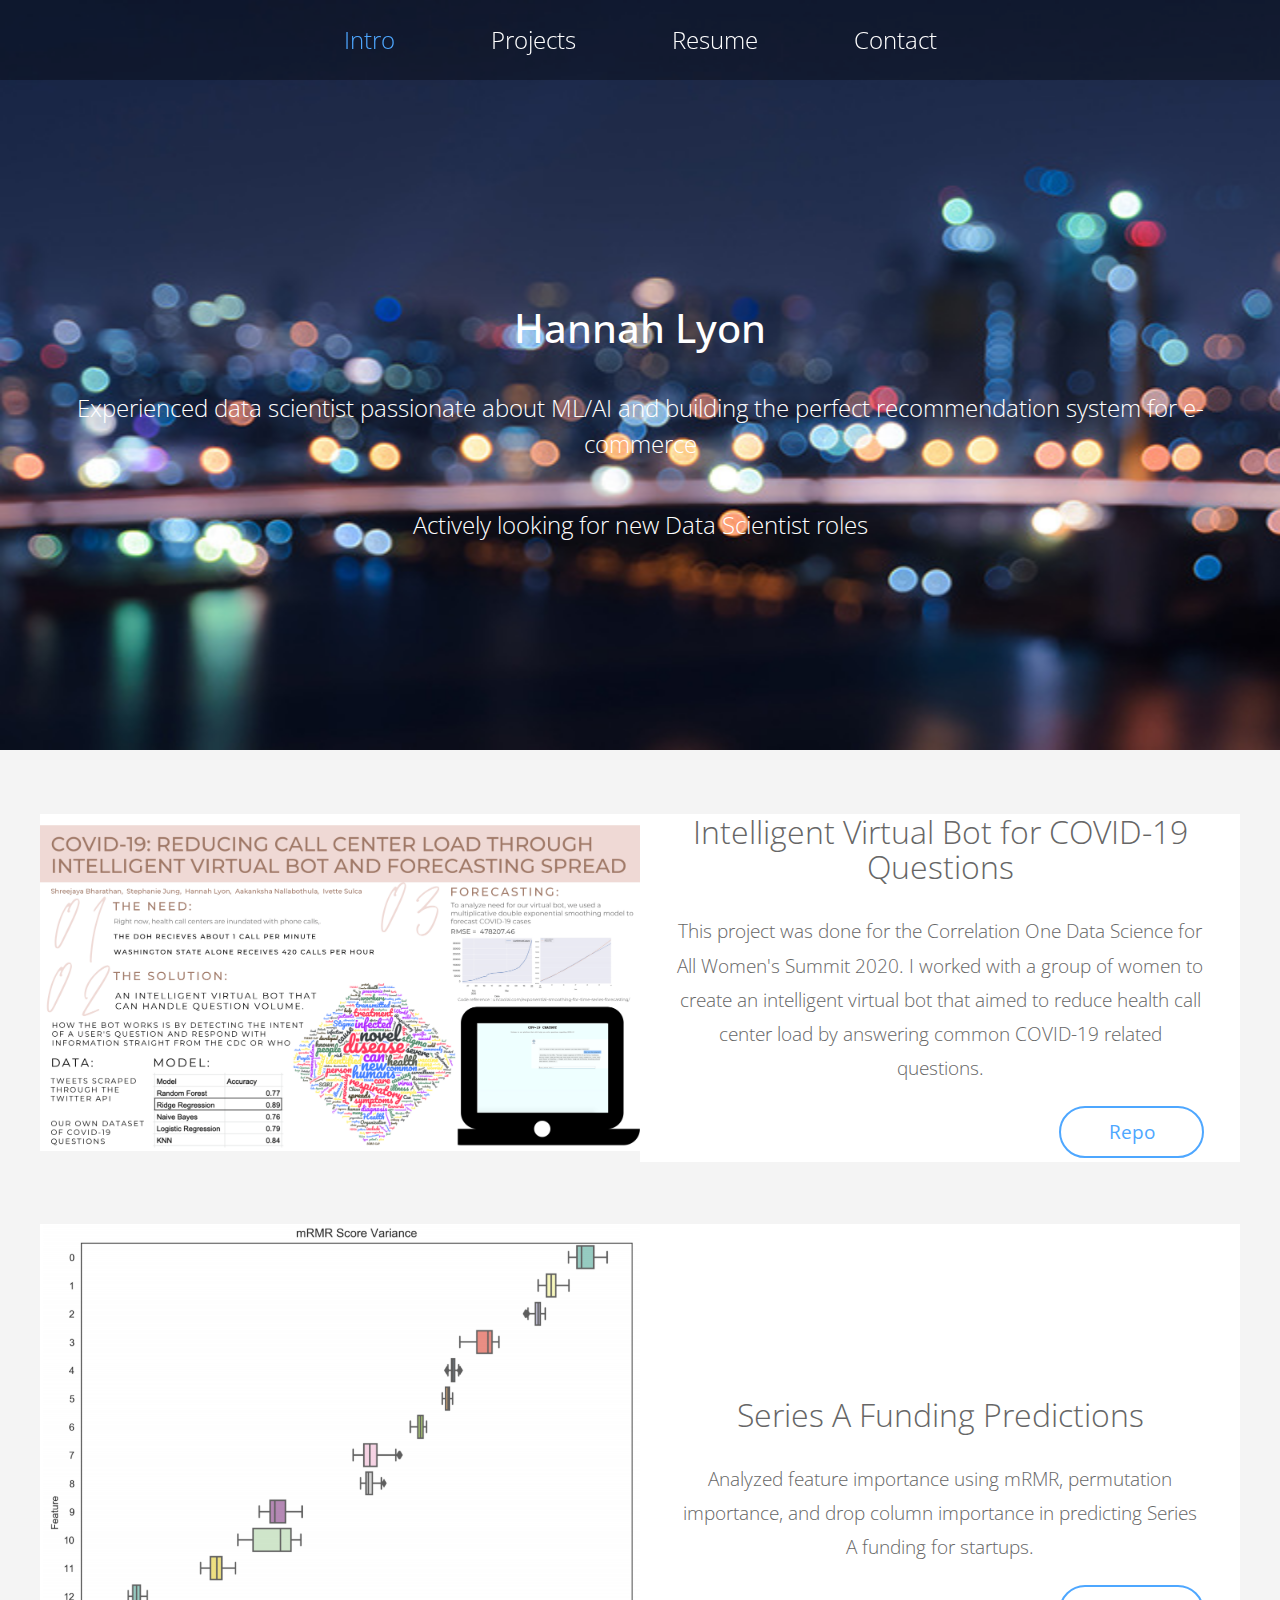
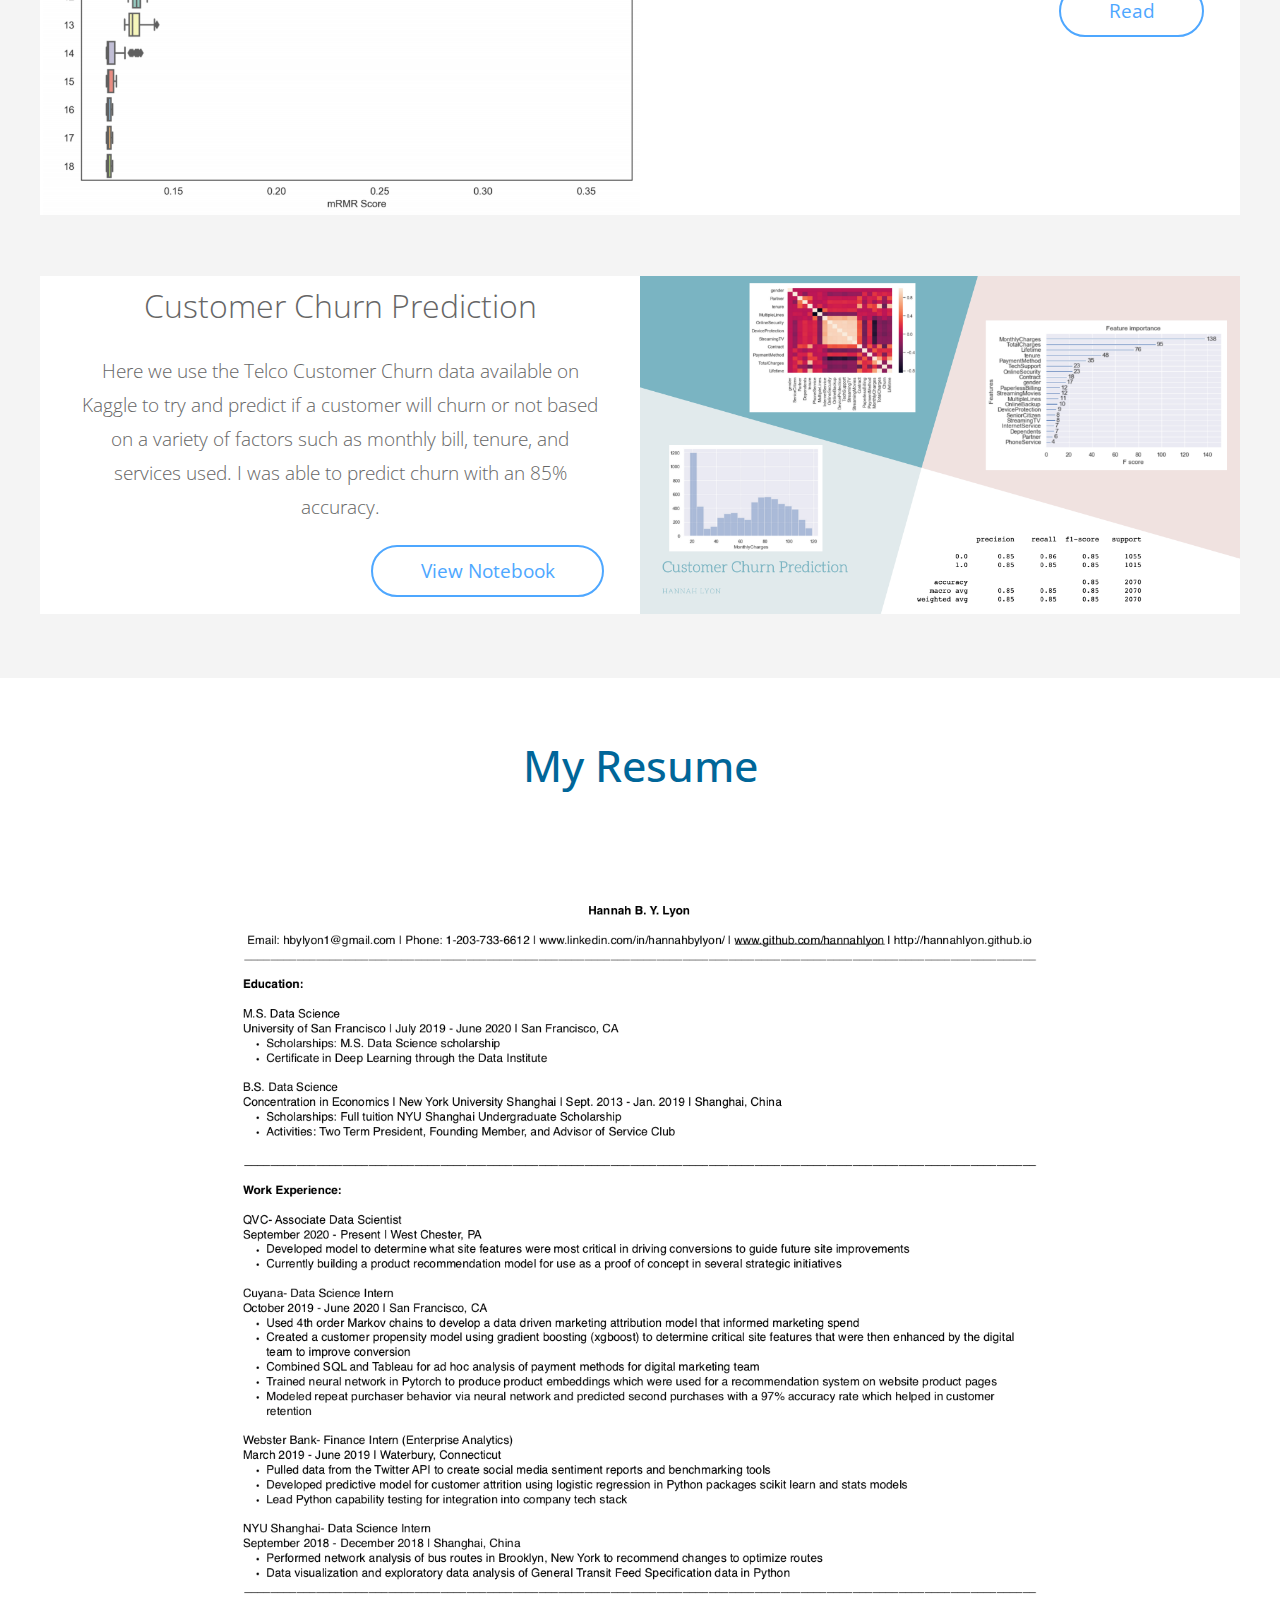
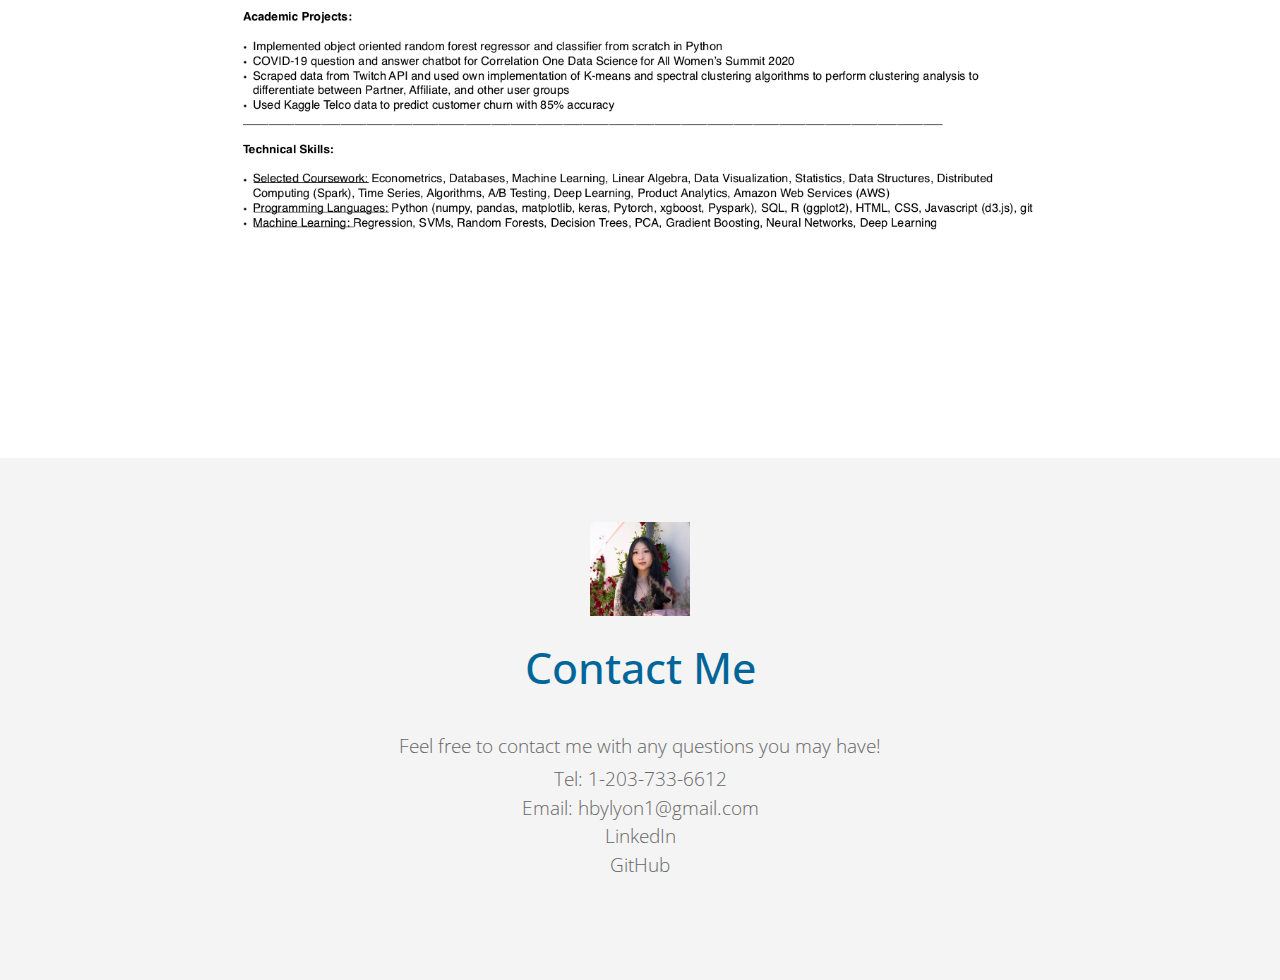
==== commit e65432cc: "fixed everything but background" ====
--- a/index.html
+++ b/index.html
@@ -1,294 +1,348 @@
 <!DOCTYPE html>
 <html lang="en">
-<head>
-    <meta charset="utf-8">
-    <meta http-equiv="X-UA-Compatible" content="IE=edge">
-    <meta name="viewport" content="width=device-width, initial-scale=1">
+  <head>
+    <meta charset="utf-8" />
+    <meta http-equiv="X-UA-Compatible" content="IE=edge" />
+    <meta name="viewport" content="width=device-width, initial-scale=1" />
 
     <title>Hannah Lyon</title>
-<!--
+    <!--
 Lumino Theme
 http://www.templatemo.com/tm-483-lumino
 -->
     <!-- load stylesheets -->
-    <link rel="stylesheet" href="https://fonts.googleapis.com/css?family=Open+Sans:100,300,400">   <!-- Google web font "Open Sans" -->
-    <link rel="stylesheet" href="font-awesome-4.5.0/css/font-awesome.min.css">                <!-- Font Awesome -->
-    <link rel="stylesheet" href="css/bootstrap.min.css">                                      <!-- Bootstrap style -->
-    <link rel="stylesheet" href="css/magnific-popup.css">                                     <!-- Magnific pop up style -->
-    <link rel="stylesheet" href="css/templatemo-style.css">                                   <!-- Templatemo style -->
+    <link
+      rel="stylesheet"
+      href="https://fonts.googleapis.com/css?family=Open+Sans:100,300,400"
+    />
+    <!-- Google web font "Open Sans" -->
+    <link rel="stylesheet" href="font-awesome-4.5.0/css/font-awesome.min.css" />
+    <!-- Font Awesome -->
+    <link rel="stylesheet" href="css/bootstrap.min.css" />
+    <!-- Bootstrap style -->
+    <link rel="stylesheet" href="css/magnific-popup.css" />
+    <!-- Magnific pop up style -->
+    <link rel="stylesheet" href="css/templatemo-style.css" />
+    <!-- Templatemo style -->
 
     <!-- HTML5 shim and Respond.js for IE8 support of HTML5 elements and media queries -->
     <!-- WARNING: Respond.js doesn't work if you view the page via file:// -->
-        <!--[if lt IE 9]>
-          <script src="https://oss.maxcdn.com/html5shiv/3.7.2/html5shiv.min.js"></script>
-          <script src="https://oss.maxcdn.com/respond/1.4.2/respond.min.js"></script>
-          <![endif]-->
-</head>
-
-    <body id="top" class="home">
-
-        <div class="container-fluid">
-            <div class="row">
-
-                <div class="tm-navbar-container">
-
-                <!-- navbar   -->
-                <nav class="navbar navbar-full navbar-fixed-top">
-
-                    <button class="navbar-toggler hidden-md-up" type="button" data-toggle="collapse" data-target="#tmNavbar">
-                        &#9776;
-                    </button>
-
-                    <div class="collapse navbar-toggleable-sm" id="tmNavbar">
-
-                        <ul class="nav navbar-nav">
-                            <li class="nav-item">
-                                <a class="nav-link" href="#top">Intro</a>
-                            </li>
-                            <li class="nav-item">
-                                <a class="nav-link" href="#tm-section-2">Projects</a>
-                            </li>
-                            <li class="nav-item">
-                                <a class="nav-link" href="#tm-section-3">Resume</a>
-                            </li>
-                            <li class="nav-item">
-                                <a class="nav-link" href="#tm-section-4">Contact</a>
-                            </li>
-                        </ul>
-
-                    </div>
-
-                </nav>
-
-              </div>
-
-           </div>
-
-           <div class="row">
-                <div class="tm-intro">
-
-                    <section id="tm-section-1">
-                        <div class="tm-container text-xs-center tm-section-1-inner">
-                            <!-- <img src="img/tm-lumino-logo.png" alt="Logo" class="tm-logo"> -->
-                            <h1 class="tm-site-name">Hannah Lyon</h1>
-                            <p class="tm-intro-text">M.S. Data Science grad passionate about ML/AI and building the perfect recommendation system for e-commerce</p>
-                            <p class="tm-intro-text">Actively looking for new Data Scientist roles</p>
-                            <!-- <a href="#tm-section-2" class="tm-intro-link">Begin</a> -->
-                        </div>
-                   </section>
-
-                </div>
-            </div>
-
-            <div class="row gray-bg">
-
-                <div id="tm-section-2" class="tm-section">
-                    <div class="tm-container tm-container-wide">
-                        <div class="tm-news-item">
-
-                            <div class="col-xs-12 col-sm-12 col-md-12 col-lg-6 col-xl-6 tm-news-item-img-container">
-                                <img src="img/correlation1.png" alt="Image" class="img-fluid tm-news-item-img">
-                            </div>
-
-                            <div class="col-xs-12 col-sm-12 col-md-12 col-lg-6 col-xl-6 tm-news-container">
-                                <h2 class="tm-news-title dark-gray-text">Intelligent Virtual Bot for COVID-19 Questions</h2>
-                                <p class="tm-news-text">This project was done for the Correlation One Data Science for All Women's Summit 2020. I worked with a group of women to create an intelligent virtual bot that aimed to reduce health call center load by answering common COVID-19 related questions.</p>
-                                <a href="https://github.com/hannahlyon/corr-1-covid19" class="btn tm-light-blue-bordered-btn tm-news-link">Repo</a>
-                            </div>
-                        </div>
-
-
-                        <div class="tm-news-item">
-
-                            <div class="col-xs-12 col-sm-12 col-md-12 col-lg-6 col-xl-6 tm-news-item-img-container">
-                                <img src="img/mrmr.png" alt="Image" class="img-fluid tm-news-item-img">
-                            </div>
-
-                            <div class="col-xs-12 col-sm-12 col-md-12 col-lg-6 col-xl-6 tm-news-container">
-                                <h2 class="tm-news-title dark-gray-text">Series A Funding Predictions</h2>
-                                <p class="tm-news-text">Analyzed feature importance using mRMR, permutation importance, and drop column importance in predicting Series A funding for startups. </p>
-                                <a href="https://drive.google.com/file/d/1eb9Id5PHIwq527FG7yndeRYGB0CI0do-/view?usp=sharing" class="btn tm-light-blue-bordered-btn tm-news-link">Read</a>
-                            </div>
-                        </div>
-
-
-<!-- https://www.kaggle.com/hannahlyon/customer-churn-prediction?scriptVersionId=37832463 -->
-
-                        <div class="tm-news-item">
-
-                            <div class="col-xs-12 col-sm-12 col-md-12 col-lg-6 col-xl-6 flex-order-2 tm-news-item-img-container">
-                                <img src="img/churn.png" alt="Image" class="img-fluid tm-news-item-img">
-                            </div>
-
-                            <div class="col-xs-12 col-sm-12 col-md-12 col-lg-6 col-xl-6 tm-news-container flex-order-1">
-                                <h2 class="tm-news-title dark-gray-text">Customer Churn Prediction</h2>
-                                <p class="tm-news-text">Here we use the Telco Customer Churn data available on Kaggle to try and predict if a customer will churn or not based on a variety of factors such as monthly bill, tenure, and services used. I was able to predict churn with an 85% accuracy.</p>
-                                <a href="https://www.kaggle.com/hannahlyon/customer-churn-prediction?scriptVersionId=37832463" class="btn tm-light-blue-bordered-btn tm-news-link">View Notebook</a>
-                            </div>
-                        </div>
-
-
-                    </div>
-               </div>
-
-           </div> <!-- row -->
-
-            <div class="row">
-
-                <section id="tm-section-3" class="tm-section">
-                    <div class="tm-container text-xs-center">
-
-                        <h2 class="blue-text tm-title">My Resume</h2>
-                        <!-- <p class="margin-b-5">Etiam at rhoncus nisl. Nunc rutrum ac ante euismod cursus.</p> -->
-                        <!-- <p>Suspendisse imperdiet feugiat massa nex iaculis.</p> -->
-
-                        <img src="img/spring2021.png" alt="resume" width = 900px>
-
-
-                    </div>
-                </section>
-
-            </div> <!-- row -->
-
-            <div class="row gray-bg">
-
-                <section id="tm-section-4" class="tm-section">
-                    <div class="tm-container">
-
-                        <img src="img/profile_github.jpg" alt="" width="100px">
-
-                        <br>
-                        <br>
-
-                        <h2 class="blue-text tm-title text-xs-center">Contact Me</h2>
-                        <p class="margin-b-5">Feel free to contact me with any questions you may have!</p>
-
-                        <p >
-                            Tel: <a href="tel:2037336612">1-203-733-6612</a><br>
-                            Email: <a href="mailto:hbylyon1@gmail.com">hbylyon1@gmail.com</a> <br>
-                            <a href="https://www.linkedin.com/in/hannahbylyon/">LinkedIn</a> <br>
-                            <a href="https://github.com/hannahlyon">GitHub</a>
-                        </p>
-                    </div>
-                </section>
-
-                <!-- footer -->
-                <footer class="tm-footer">
-                    <div class="col-xs-12 col-sm-12 col-md-12 col-lg-12 col-xl-12">
-                        <!-- <p class="text-xs-center tm-footer-text">Copyright &copy; 2016 Company Name</p> -->
-                    </div>
-                </footer>
-
-            </div> <!-- row -->
-
-        </div> <!-- container-fluid -->
-
-        <!-- load JS files -->
-
-        <script src="js/jquery-1.11.3.min.js"></script>             <!-- jQuery (https://jquery.com/download/) -->
-        <script src="https://www.atlasestateagents.co.uk/javascript/tether.min.js"></script> <!-- Tether for Bootstrap, http://stackoverflow.com/questions/34567939/how-to-fix-the-error-error-bootstrap-tooltips-require-tether-http-github-h -->
-        <script src="js/bootstrap.min.js"></script>                 <!-- Bootstrap (http://v4-alpha.getbootstrap.com/) -->
-        <script src="js/jquery.singlePageNav.min.js"></script>      <!-- Single Page Nav (https://github.com/ChrisWojcik/single-page-nav) -->
-        <script src="js/jquery.magnific-popup.min.js"></script>     <!-- Magnific pop-up (http://dimsemenov.com/plugins/magnific-popup/) -->
-
-        <!-- Templatemo scripts -->
-        <script>
-
-            $(document).ready(function(){
-
-                var mobileTopOffset = 54;
-                var desktopTopOffset = 80;
-                var topOffset = desktopTopOffset;
-
-                if($(window).width() <= 767) {
-                    topOffset = mobileTopOffset;
-                }
-
-                /* Single page nav
+    <!--[if lt IE 9]>
+      <script src="https://oss.maxcdn.com/html5shiv/3.7.2/html5shiv.min.js"></script>
+      <script src="https://oss.maxcdn.com/respond/1.4.2/respond.min.js"></script>
+    <![endif]-->
+  </head>
+
+  <body id="top" class="home">
+    <div class="container-fluid">
+      <div class="row">
+        <div class="tm-navbar-container">
+          <!-- navbar   -->
+          <nav class="navbar navbar-full navbar-fixed-top">
+            <button
+              class="navbar-toggler hidden-md-up"
+              type="button"
+              data-toggle="collapse"
+              data-target="#tmNavbar"
+            >
+              &#9776;
+            </button>
+
+            <div class="collapse navbar-toggleable-sm" id="tmNavbar">
+              <ul class="nav navbar-nav">
+                <li class="nav-item">
+                  <a class="nav-link" href="#top">Intro</a>
+                </li>
+                <li class="nav-item">
+                  <a class="nav-link" href="#tm-section-2">Projects</a>
+                </li>
+                <li class="nav-item">
+                  <a class="nav-link" href="#tm-section-3">Resume</a>
+                </li>
+                <li class="nav-item">
+                  <a class="nav-link" href="#tm-section-4">Contact</a>
+                </li>
+              </ul>
+            </div>
+          </nav>
+        </div>
+      </div>
+
+      <div class="row">
+        <div class="tm-intro">
+          <section id="tm-section-1">
+            <div class="tm-container text-xs-center tm-section-1-inner">
+              <!-- <img src="img/tm-lumino-logo.png" alt="Logo" class="tm-logo"> -->
+              <h1 class="tm-site-name">Hannah Lyon</h1>
+              <p class="tm-intro-text">
+                Experienced data scientist passionate about ML/AI and building
+                the perfect recommendation system for e-commerce
+              </p>
+              <p class="tm-intro-text">
+                Actively looking for new Data Scientist roles
+              </p>
+              <!-- <a href="#tm-section-2" class="tm-intro-link">Begin</a> -->
+            </div>
+          </section>
+        </div>
+      </div>
+
+      <div class="row gray-bg">
+        <div id="tm-section-2" class="tm-section">
+          <div class="tm-container tm-container-wide">
+            <div class="tm-news-item">
+              <div
+                class="col-xs-12 col-sm-12 col-md-12 col-lg-6 col-xl-6 tm-news-item-img-container"
+              >
+                <img
+                  src="img/correlation1.png"
+                  alt="Image"
+                  class="img-fluid tm-news-item-img"
+                />
+              </div>
+
+              <div
+                class="col-xs-12 col-sm-12 col-md-12 col-lg-6 col-xl-6 tm-news-container"
+              >
+                <h2 class="tm-news-title dark-gray-text">
+                  Intelligent Virtual Bot for COVID-19 Questions
+                </h2>
+                <p class="tm-news-text">
+                  This project was done for the Correlation One Data Science for
+                  All Women's Summit 2020. I worked with a group of women to
+                  create an intelligent virtual bot that aimed to reduce health
+                  call center load by answering common COVID-19 related
+                  questions.
+                </p>
+                <a
+                  href="https://github.com/hannahlyon/corr-1-covid19"
+                  class="btn tm-light-blue-bordered-btn tm-news-link"
+                  >Repo</a
+                >
+              </div>
+            </div>
+
+            <div class="tm-news-item">
+              <div
+                class="col-xs-12 col-sm-12 col-md-12 col-lg-6 col-xl-6 tm-news-item-img-container"
+              >
+                <img
+                  src="img/mrmr.png"
+                  alt="Image"
+                  class="img-fluid tm-news-item-img"
+                />
+              </div>
+
+              <div
+                class="col-xs-12 col-sm-12 col-md-12 col-lg-6 col-xl-6 tm-news-container"
+              >
+                <h2 class="tm-news-title dark-gray-text">
+                  Series A Funding Predictions
+                </h2>
+                <p class="tm-news-text">
+                  Analyzed feature importance using mRMR, permutation
+                  importance, and drop column importance in predicting Series A
+                  funding for startups.
+                </p>
+                <a
+                  href="https://drive.google.com/file/d/1eb9Id5PHIwq527FG7yndeRYGB0CI0do-/view?usp=sharing"
+                  class="btn tm-light-blue-bordered-btn tm-news-link"
+                  >Read</a
+                >
+              </div>
+            </div>
+
+            <!-- https://www.kaggle.com/hannahlyon/customer-churn-prediction?scriptVersionId=37832463 -->
+
+            <div class="tm-news-item">
+              <div
+                class="col-xs-12 col-sm-12 col-md-12 col-lg-6 col-xl-6 flex-order-2 tm-news-item-img-container"
+              >
+                <img
+                  src="img/churn.png"
+                  alt="Image"
+                  class="img-fluid tm-news-item-img"
+                />
+              </div>
+
+              <div
+                class="col-xs-12 col-sm-12 col-md-12 col-lg-6 col-xl-6 tm-news-container flex-order-1"
+              >
+                <h2 class="tm-news-title dark-gray-text">
+                  Customer Churn Prediction
+                </h2>
+                <p class="tm-news-text">
+                  Here we use the Telco Customer Churn data available on Kaggle
+                  to try and predict if a customer will churn or not based on a
+                  variety of factors such as monthly bill, tenure, and services
+                  used. I was able to predict churn with an 85% accuracy.
+                </p>
+                <a
+                  href="https://www.kaggle.com/hannahlyon/customer-churn-prediction?scriptVersionId=37832463"
+                  class="btn tm-light-blue-bordered-btn tm-news-link"
+                  >View Notebook</a
+                >
+              </div>
+            </div>
+          </div>
+        </div>
+      </div>
+      <!-- row -->
+
+      <div class="row">
+        <section id="tm-section-3" class="tm-section">
+          <div class="tm-container text-xs-center">
+            <h2 class="blue-text tm-title">My Resume</h2>
+            <!-- <p class="margin-b-5">Etiam at rhoncus nisl. Nunc rutrum ac ante euismod cursus.</p> -->
+            <!-- <p>Suspendisse imperdiet feugiat massa nex iaculis.</p> -->
+
+            <img src="img/spring2021.png" alt="resume" width="900px" />
+          </div>
+        </section>
+      </div>
+      <!-- row -->
+
+      <div class="row gray-bg">
+        <section id="tm-section-4" class="tm-section">
+          <div class="tm-container">
+            <img src="img/profile_github.jpg" alt="" width="100px" />
+
+            <br />
+            <br />
+
+            <h2 class="blue-text tm-title text-xs-center">Contact Me</h2>
+            <p class="margin-b-5">
+              Feel free to contact me with any questions you may have!
+            </p>
+
+            <p>
+              Tel: <a href="tel:2037336612">1-203-733-6612</a><br />
+              Email: <a href="mailto:hbylyon1@gmail.com">hbylyon1@gmail.com</a>
+              <br />
+              <a href="https://www.linkedin.com/in/hannahbylyon/">LinkedIn</a>
+              <br />
+              <a href="https://github.com/hannahlyon">GitHub</a>
+            </p>
+          </div>
+        </section>
+
+        <!-- footer -->
+        <footer class="tm-footer">
+          <div class="col-xs-12 col-sm-12 col-md-12 col-lg-12 col-xl-12">
+            <!-- <p class="text-xs-center tm-footer-text">Copyright &copy; 2016 Company Name</p> -->
+          </div>
+        </footer>
+      </div>
+      <!-- row -->
+    </div>
+    <!-- container-fluid -->
+
+    <!-- load JS files -->
+
+    <script src="js/jquery-1.11.3.min.js"></script>
+    <!-- jQuery (https://jquery.com/download/) -->
+    <script src="https://www.atlasestateagents.co.uk/javascript/tether.min.js"></script>
+    <!-- Tether for Bootstrap, http://stackoverflow.com/questions/34567939/how-to-fix-the-error-error-bootstrap-tooltips-require-tether-http-github-h -->
+    <script src="js/bootstrap.min.js"></script>
+    <!-- Bootstrap (http://v4-alpha.getbootstrap.com/) -->
+    <script src="js/jquery.singlePageNav.min.js"></script>
+    <!-- Single Page Nav (https://github.com/ChrisWojcik/single-page-nav) -->
+    <script src="js/jquery.magnific-popup.min.js"></script>
+    <!-- Magnific pop-up (http://dimsemenov.com/plugins/magnific-popup/) -->
+
+    <!-- Templatemo scripts -->
+    <script>
+      $(document).ready(function () {
+        var mobileTopOffset = 54;
+        var desktopTopOffset = 80;
+        var topOffset = desktopTopOffset;
+
+        if ($(window).width() <= 767) {
+          topOffset = mobileTopOffset;
+        }
+
+        /* Single page nav
                 -----------------------------------------*/
-                $('#tmNavbar').singlePageNav({
-                   'currentClass' : "active",
-                    offset : topOffset,
-                    'filter': ':not(.external)'
-                });
-
-                /* Handle nav offset upon window resize
+        $("#tmNavbar").singlePageNav({
+          currentClass: "active",
+          offset: topOffset,
+          filter: ":not(.external)",
+        });
+
+        /* Handle nav offset upon window resize
                 -----------------------------------------*/
-                $(window).resize(function(){
-                    if($(window).width() <= 767) {
-                        topOffset = mobileTopOffset;
-                    }
-                    else {
-                        topOffset = desktopTopOffset;
-                    }
-
-                    $('#tmNavbar').singlePageNav({
-                        'currentClass' : "active",
-                        offset : topOffset,
-                        'filter': ':not(.external)'
-                    });
-                });
-
-
-                /* Collapse menu after click
+        $(window).resize(function () {
+          if ($(window).width() <= 767) {
+            topOffset = mobileTopOffset;
+          } else {
+            topOffset = desktopTopOffset;
+          }
+
+          $("#tmNavbar").singlePageNav({
+            currentClass: "active",
+            offset: topOffset,
+            filter: ":not(.external)",
+          });
+        });
+
+        /* Collapse menu after click
                 -----------------------------------------*/
-                $('#tmNavbar a').click(function(){
-                    $('#tmNavbar').collapse('hide');
-                });
-
-                /* Turn navbar background to solid color starting at section 2
+        $("#tmNavbar a").click(function () {
+          $("#tmNavbar").collapse("hide");
+        });
+
+        /* Turn navbar background to solid color starting at section 2
                 ---------------------------------------------------------------*/
-                var target = $("#tm-section-2").offset().top - topOffset;
-
-                if($(window).scrollTop() >= target) {
-                    $(".tm-navbar-container").addClass("bg-inverse");
-                }
-                else {
-                    $(".tm-navbar-container").removeClass("bg-inverse");
-                }
-
-                $(window).scroll(function(){
-
-                    if($(this).scrollTop() >= target) {
-                        $(".tm-navbar-container").addClass("bg-inverse");
-                    }
-                    else {
-                        $(".tm-navbar-container").removeClass("bg-inverse");
-                    }
-                });
-
-
-                /* Smooth Scrolling
+        var target = $("#tm-section-2").offset().top - topOffset;
+
+        if ($(window).scrollTop() >= target) {
+          $(".tm-navbar-container").addClass("bg-inverse");
+        } else {
+          $(".tm-navbar-container").removeClass("bg-inverse");
+        }
+
+        $(window).scroll(function () {
+          if ($(this).scrollTop() >= target) {
+            $(".tm-navbar-container").addClass("bg-inverse");
+          } else {
+            $(".tm-navbar-container").removeClass("bg-inverse");
+          }
+        });
+
+        /* Smooth Scrolling
                  * https://css-tricks.com/snippets/jquery/smooth-scrolling/
                 --------------------------------------------------------------*/
-                $('a[href*="#"]:not([href="#"])').click(function() {
-                    if (location.pathname.replace(/^\//,'') == this.pathname.replace(/^\//,'')
-                        && location.hostname == this.hostname) {
-
-                        var target = $(this.hash);
-                        target = target.length ? target : $('[name=' + this.hash.slice(1) +']');
-
-                        if (target.length) {
-
-                            $('html, body').animate({
-                                scrollTop: target.offset().top - topOffset
-                            }, 1000);
-                            return false;
-                        }
-                    }
-                });
-
-
-                /* Magnific pop up
+        $('a[href*="#"]:not([href="#"])').click(function () {
+          if (
+            location.pathname.replace(/^\//, "") ==
+              this.pathname.replace(/^\//, "") &&
+            location.hostname == this.hostname
+          ) {
+            var target = $(this.hash);
+            target = target.length
+              ? target
+              : $("[name=" + this.hash.slice(1) + "]");
+
+            if (target.length) {
+              $("html, body").animate(
+                {
+                  scrollTop: target.offset().top - topOffset,
+                },
+                1000
+              );
+              return false;
+            }
+          }
+        });
+
+        /* Magnific pop up
                 ------------------------- */
-                $('.tm-img-grid').magnificPopup({
-                    delegate: 'a', // child items selector, by clicking on it popup will open
-                    type: 'image',
-                    gallery: {enabled:true}
-                });
-            });
-
-        </script>
-
-</body>
+        $(".tm-img-grid").magnificPopup({
+          delegate: "a", // child items selector, by clicking on it popup will open
+          type: "image",
+          gallery: { enabled: true },
+        });
+      });
+    </script>
+  </body>
 </html>
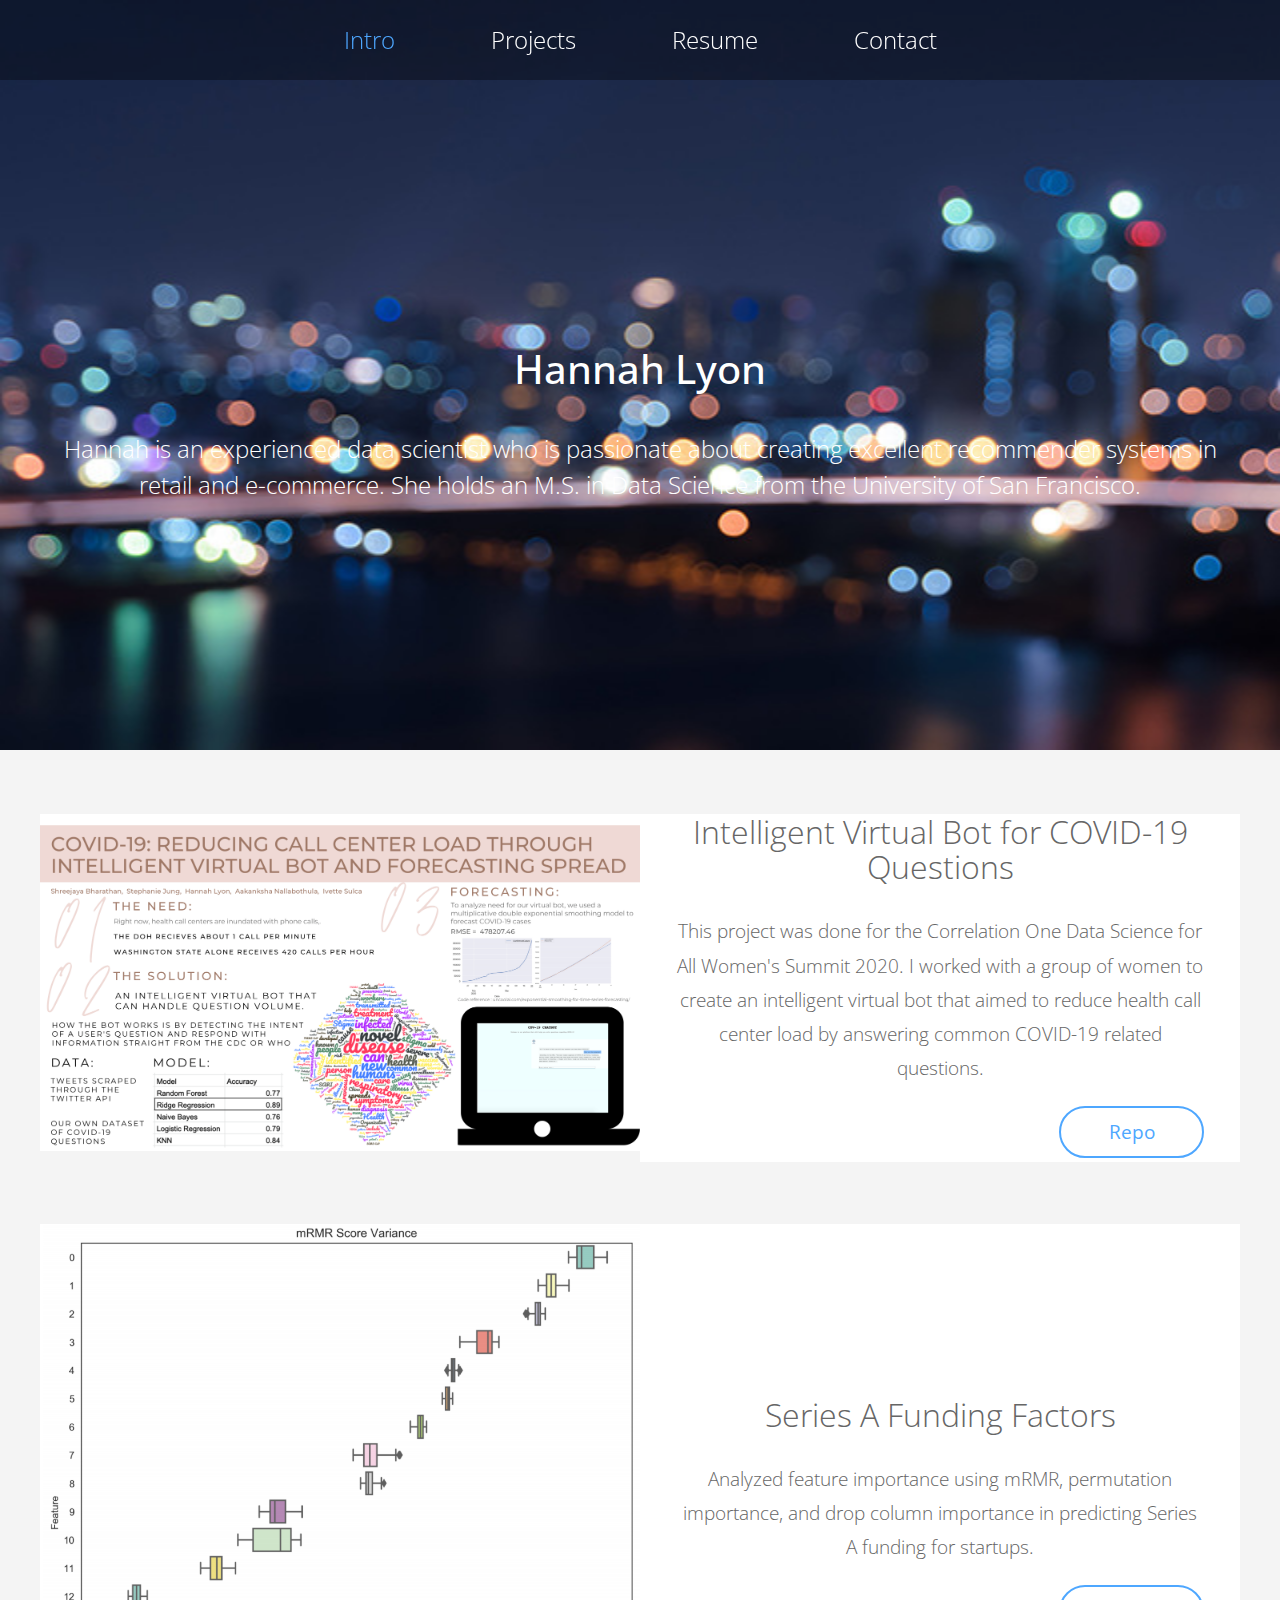
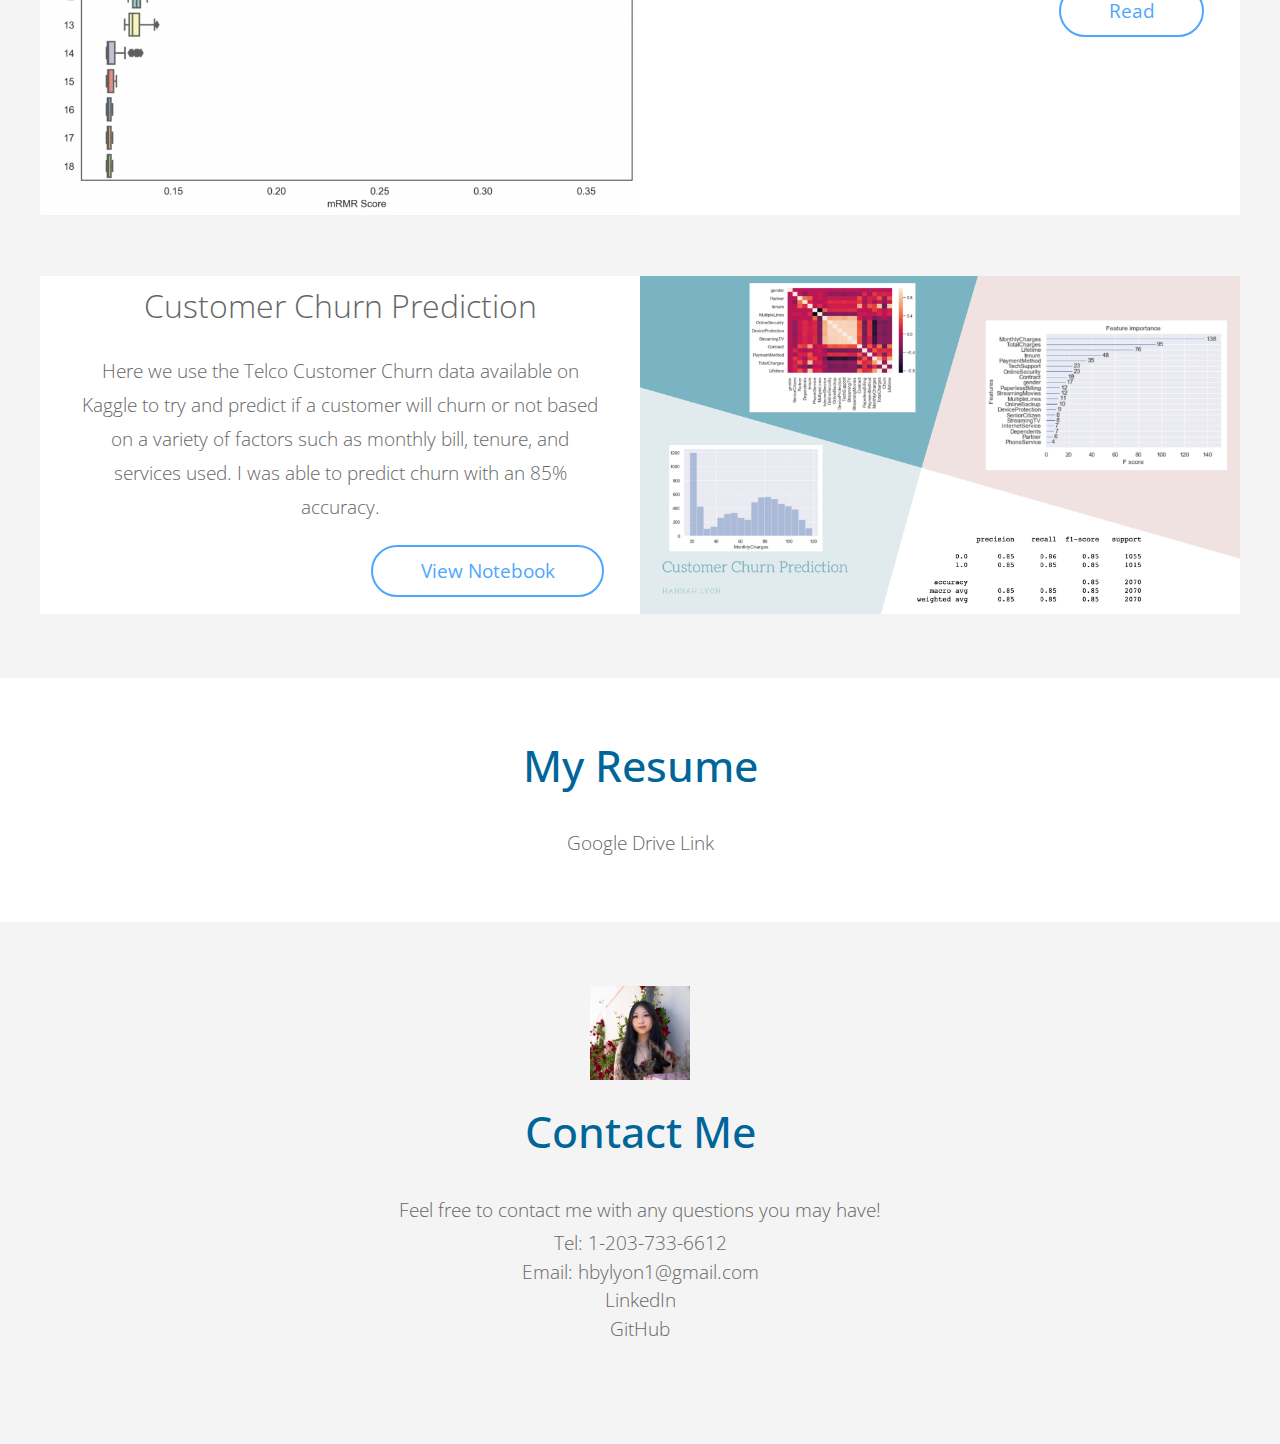
==== commit 316778d9: "tweaks to v1 site" ====
--- a/index.html
+++ b/index.html
@@ -75,11 +75,10 @@
               <!-- <img src="img/tm-lumino-logo.png" alt="Logo" class="tm-logo"> -->
               <h1 class="tm-site-name">Hannah Lyon</h1>
               <p class="tm-intro-text">
-                Experienced data scientist passionate about ML/AI and building
-                the perfect recommendation system for e-commerce
-              </p>
-              <p class="tm-intro-text">
-                Actively looking for new Data Scientist roles
+                Hannah is an experienced data scientist who is passionate about
+                creating excellent recommender systems in retail and e-commerce.
+                She holds an M.S. in Data Science from the University of San
+                Francisco.
               </p>
               <!-- <a href="#tm-section-2" class="tm-intro-link">Begin</a> -->
             </div>
@@ -137,7 +136,7 @@
                 class="col-xs-12 col-sm-12 col-md-12 col-lg-6 col-xl-6 tm-news-container"
               >
                 <h2 class="tm-news-title dark-gray-text">
-                  Series A Funding Predictions
+                  Series A Funding Factors
                 </h2>
                 <p class="tm-news-text">
                   Analyzed feature importance using mRMR, permutation
@@ -193,10 +192,11 @@
         <section id="tm-section-3" class="tm-section">
           <div class="tm-container text-xs-center">
             <h2 class="blue-text tm-title">My Resume</h2>
-            <!-- <p class="margin-b-5">Etiam at rhoncus nisl. Nunc rutrum ac ante euismod cursus.</p> -->
-            <!-- <p>Suspendisse imperdiet feugiat massa nex iaculis.</p> -->
-
-            <img src="img/spring2021.png" alt="resume" width="900px" />
+            <a
+              class="link"
+              href="https://drive.google.com/file/d/1sAS3dyhU3QBe-yyffs4NdeZnpY88qn7-/view?usp=sharing"
+              >Google Drive Link</a
+            >
           </div>
         </section>
       </div>
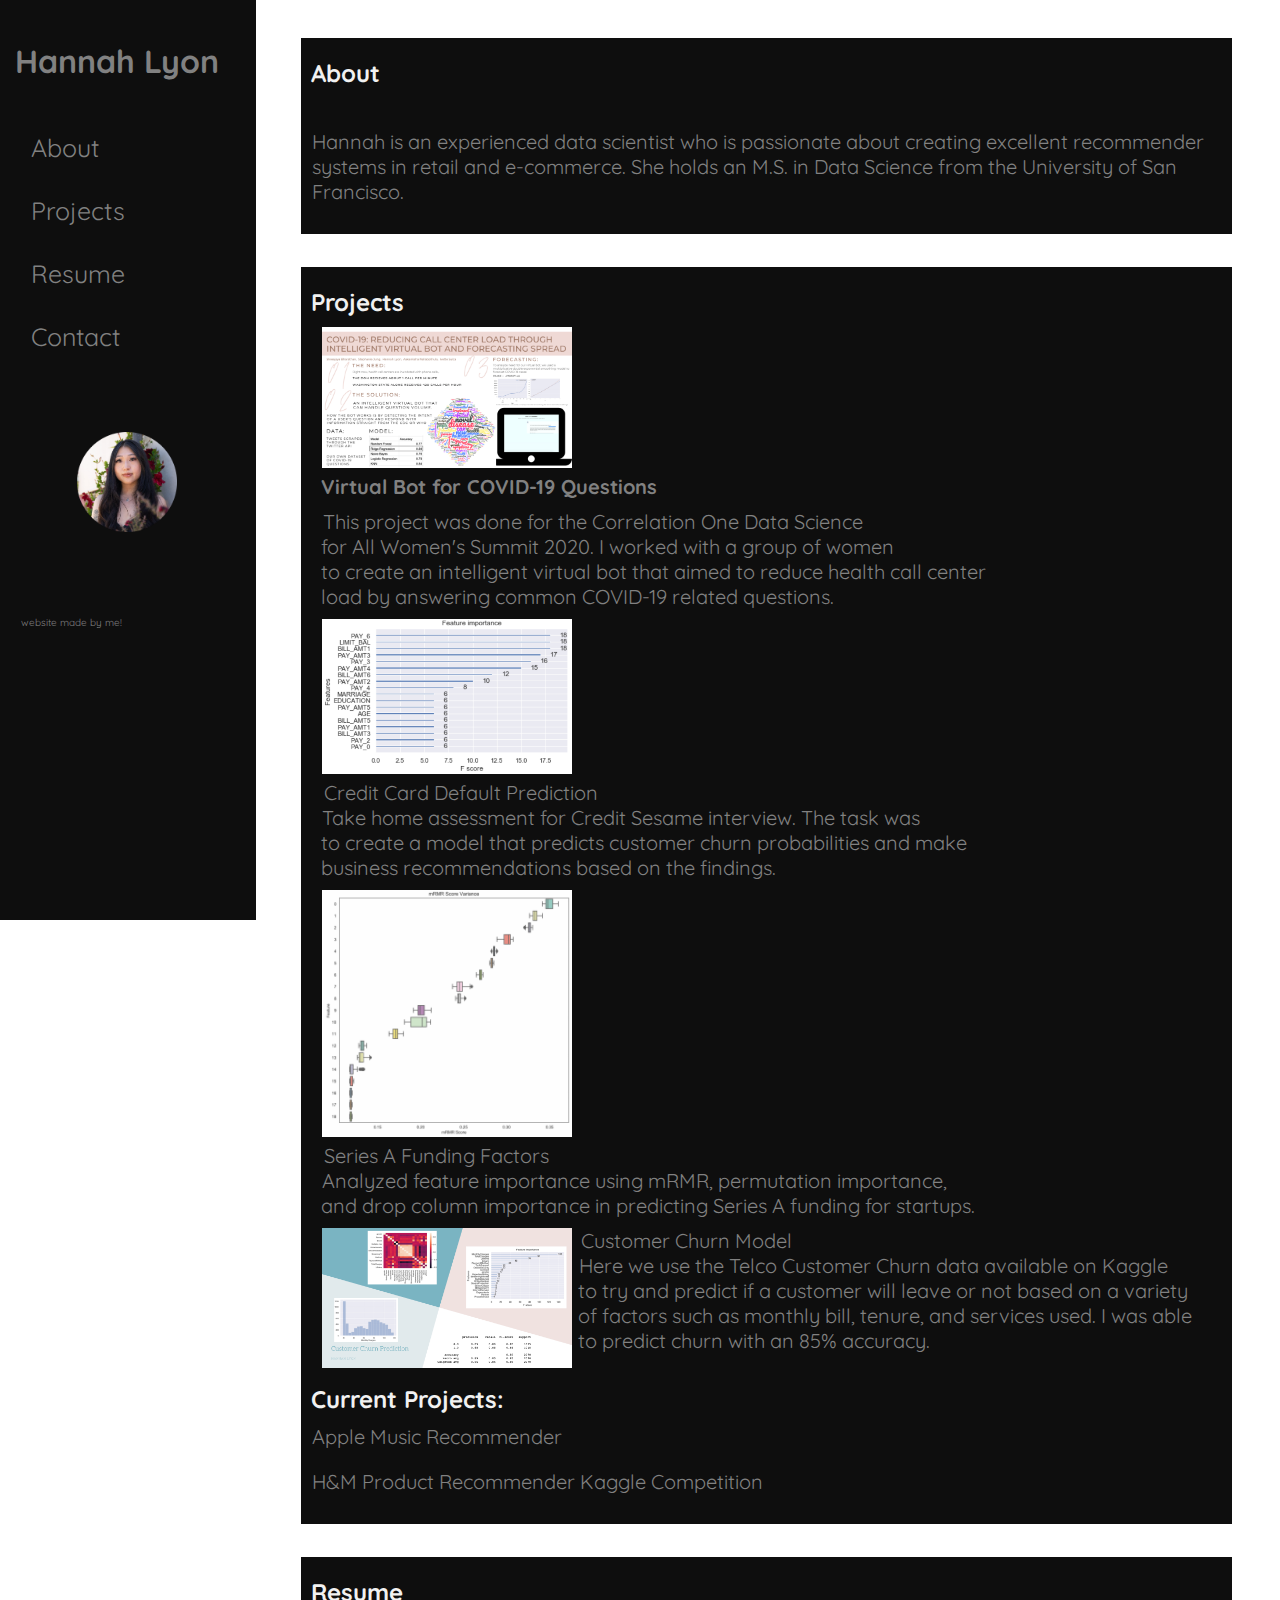
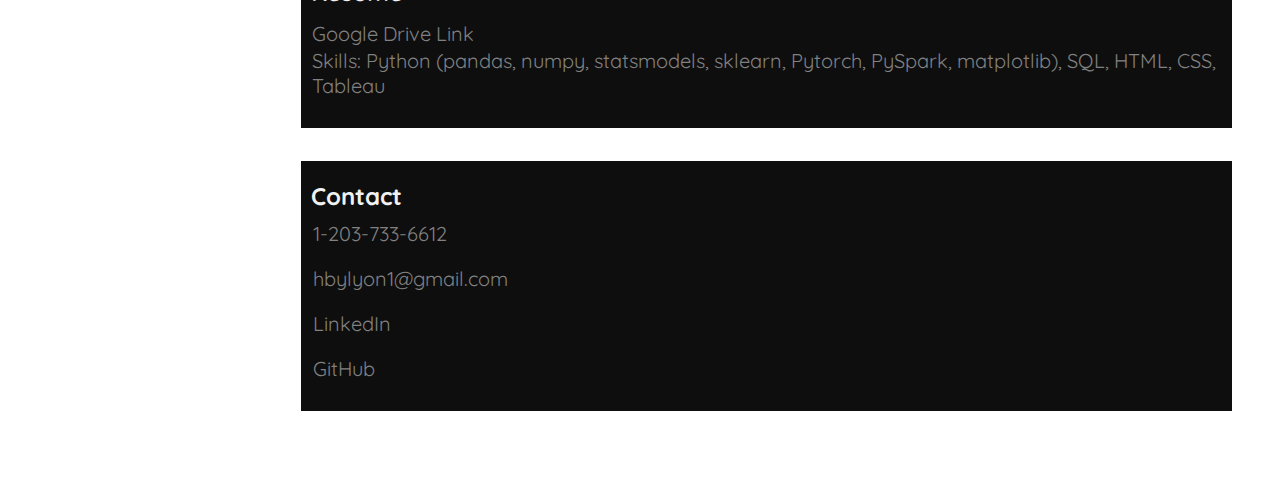
==== commit 7ae8518e: "v2" ====
--- a/index.html
+++ b/index.html
@@ -1,348 +1,142 @@
-<!DOCTYPE html>
-<html lang="en">
-  <head>
-    <meta charset="utf-8" />
-    <meta http-equiv="X-UA-Compatible" content="IE=edge" />
-    <meta name="viewport" content="width=device-width, initial-scale=1" />
-
-    <title>Hannah Lyon</title>
-    <!--
-Lumino Theme
-http://www.templatemo.com/tm-483-lumino
--->
-    <!-- load stylesheets -->
-    <link
-      rel="stylesheet"
-      href="https://fonts.googleapis.com/css?family=Open+Sans:100,300,400"
-    />
-    <!-- Google web font "Open Sans" -->
-    <link rel="stylesheet" href="font-awesome-4.5.0/css/font-awesome.min.css" />
-    <!-- Font Awesome -->
-    <link rel="stylesheet" href="css/bootstrap.min.css" />
-    <!-- Bootstrap style -->
-    <link rel="stylesheet" href="css/magnific-popup.css" />
-    <!-- Magnific pop up style -->
-    <link rel="stylesheet" href="css/templatemo-style.css" />
-    <!-- Templatemo style -->
-
-    <!-- HTML5 shim and Respond.js for IE8 support of HTML5 elements and media queries -->
-    <!-- WARNING: Respond.js doesn't work if you view the page via file:// -->
-    <!--[if lt IE 9]>
-      <script src="https://oss.maxcdn.com/html5shiv/3.7.2/html5shiv.min.js"></script>
-      <script src="https://oss.maxcdn.com/respond/1.4.2/respond.min.js"></script>
-    <![endif]-->
-  </head>
-
-  <body id="top" class="home">
-    <div class="container-fluid">
-      <div class="row">
-        <div class="tm-navbar-container">
-          <!-- navbar   -->
-          <nav class="navbar navbar-full navbar-fixed-top">
-            <button
-              class="navbar-toggler hidden-md-up"
-              type="button"
-              data-toggle="collapse"
-              data-target="#tmNavbar"
-            >
-              &#9776;
-            </button>
-
-            <div class="collapse navbar-toggleable-sm" id="tmNavbar">
-              <ul class="nav navbar-nav">
-                <li class="nav-item">
-                  <a class="nav-link" href="#top">Intro</a>
-                </li>
-                <li class="nav-item">
-                  <a class="nav-link" href="#tm-section-2">Projects</a>
-                </li>
-                <li class="nav-item">
-                  <a class="nav-link" href="#tm-section-3">Resume</a>
-                </li>
-                <li class="nav-item">
-                  <a class="nav-link" href="#tm-section-4">Contact</a>
-                </li>
-              </ul>
-            </div>
-          </nav>
-        </div>
-      </div>
-
-      <div class="row">
-        <div class="tm-intro">
-          <section id="tm-section-1">
-            <div class="tm-container text-xs-center tm-section-1-inner">
-              <!-- <img src="img/tm-lumino-logo.png" alt="Logo" class="tm-logo"> -->
-              <h1 class="tm-site-name">Hannah Lyon</h1>
-              <p class="tm-intro-text">
-                Hannah is an experienced data scientist who is passionate about
-                creating excellent recommender systems in retail and e-commerce.
-                She holds an M.S. in Data Science from the University of San
-                Francisco.
-              </p>
-              <!-- <a href="#tm-section-2" class="tm-intro-link">Begin</a> -->
-            </div>
-          </section>
-        </div>
-      </div>
-
-      <div class="row gray-bg">
-        <div id="tm-section-2" class="tm-section">
-          <div class="tm-container tm-container-wide">
-            <div class="tm-news-item">
-              <div
-                class="col-xs-12 col-sm-12 col-md-12 col-lg-6 col-xl-6 tm-news-item-img-container"
-              >
-                <img
-                  src="img/correlation1.png"
-                  alt="Image"
-                  class="img-fluid tm-news-item-img"
-                />
-              </div>
-
-              <div
-                class="col-xs-12 col-sm-12 col-md-12 col-lg-6 col-xl-6 tm-news-container"
-              >
-                <h2 class="tm-news-title dark-gray-text">
-                  Intelligent Virtual Bot for COVID-19 Questions
-                </h2>
-                <p class="tm-news-text">
-                  This project was done for the Correlation One Data Science for
-                  All Women's Summit 2020. I worked with a group of women to
-                  create an intelligent virtual bot that aimed to reduce health
-                  call center load by answering common COVID-19 related
-                  questions.
-                </p>
-                <a
-                  href="https://github.com/hannahlyon/corr-1-covid19"
-                  class="btn tm-light-blue-bordered-btn tm-news-link"
-                  >Repo</a
-                >
-              </div>
-            </div>
-
-            <div class="tm-news-item">
-              <div
-                class="col-xs-12 col-sm-12 col-md-12 col-lg-6 col-xl-6 tm-news-item-img-container"
-              >
-                <img
-                  src="img/mrmr.png"
-                  alt="Image"
-                  class="img-fluid tm-news-item-img"
-                />
-              </div>
-
-              <div
-                class="col-xs-12 col-sm-12 col-md-12 col-lg-6 col-xl-6 tm-news-container"
-              >
-                <h2 class="tm-news-title dark-gray-text">
-                  Series A Funding Factors
-                </h2>
-                <p class="tm-news-text">
-                  Analyzed feature importance using mRMR, permutation
-                  importance, and drop column importance in predicting Series A
-                  funding for startups.
-                </p>
-                <a
-                  href="https://drive.google.com/file/d/1eb9Id5PHIwq527FG7yndeRYGB0CI0do-/view?usp=sharing"
-                  class="btn tm-light-blue-bordered-btn tm-news-link"
-                  >Read</a
-                >
-              </div>
-            </div>
-
-            <!-- https://www.kaggle.com/hannahlyon/customer-churn-prediction?scriptVersionId=37832463 -->
-
-            <div class="tm-news-item">
-              <div
-                class="col-xs-12 col-sm-12 col-md-12 col-lg-6 col-xl-6 flex-order-2 tm-news-item-img-container"
-              >
-                <img
-                  src="img/churn.png"
-                  alt="Image"
-                  class="img-fluid tm-news-item-img"
-                />
-              </div>
-
-              <div
-                class="col-xs-12 col-sm-12 col-md-12 col-lg-6 col-xl-6 tm-news-container flex-order-1"
-              >
-                <h2 class="tm-news-title dark-gray-text">
-                  Customer Churn Prediction
-                </h2>
-                <p class="tm-news-text">
-                  Here we use the Telco Customer Churn data available on Kaggle
-                  to try and predict if a customer will churn or not based on a
-                  variety of factors such as monthly bill, tenure, and services
-                  used. I was able to predict churn with an 85% accuracy.
-                </p>
-                <a
-                  href="https://www.kaggle.com/hannahlyon/customer-churn-prediction?scriptVersionId=37832463"
-                  class="btn tm-light-blue-bordered-btn tm-news-link"
-                  >View Notebook</a
-                >
-              </div>
-            </div>
-          </div>
-        </div>
-      </div>
-      <!-- row -->
-
-      <div class="row">
-        <section id="tm-section-3" class="tm-section">
-          <div class="tm-container text-xs-center">
-            <h2 class="blue-text tm-title">My Resume</h2>
-            <a
-              class="link"
-              href="https://drive.google.com/file/d/1sAS3dyhU3QBe-yyffs4NdeZnpY88qn7-/view?usp=sharing"
-              >Google Drive Link</a
-            >
-          </div>
-        </section>
-      </div>
-      <!-- row -->
-
-      <div class="row gray-bg">
-        <section id="tm-section-4" class="tm-section">
-          <div class="tm-container">
-            <img src="img/profile_github.jpg" alt="" width="100px" />
-
-            <br />
-            <br />
-
-            <h2 class="blue-text tm-title text-xs-center">Contact Me</h2>
-            <p class="margin-b-5">
-              Feel free to contact me with any questions you may have!
-            </p>
-
-            <p>
-              Tel: <a href="tel:2037336612">1-203-733-6612</a><br />
-              Email: <a href="mailto:hbylyon1@gmail.com">hbylyon1@gmail.com</a>
-              <br />
-              <a href="https://www.linkedin.com/in/hannahbylyon/">LinkedIn</a>
-              <br />
-              <a href="https://github.com/hannahlyon">GitHub</a>
-            </p>
-          </div>
-        </section>
-
-        <!-- footer -->
-        <footer class="tm-footer">
-          <div class="col-xs-12 col-sm-12 col-md-12 col-lg-12 col-xl-12">
-            <!-- <p class="text-xs-center tm-footer-text">Copyright &copy; 2016 Company Name</p> -->
-          </div>
-        </footer>
-      </div>
-      <!-- row -->
-    </div>
-    <!-- container-fluid -->
-
-    <!-- load JS files -->
-
-    <script src="js/jquery-1.11.3.min.js"></script>
-    <!-- jQuery (https://jquery.com/download/) -->
-    <script src="https://www.atlasestateagents.co.uk/javascript/tether.min.js"></script>
-    <!-- Tether for Bootstrap, http://stackoverflow.com/questions/34567939/how-to-fix-the-error-error-bootstrap-tooltips-require-tether-http-github-h -->
-    <script src="js/bootstrap.min.js"></script>
-    <!-- Bootstrap (http://v4-alpha.getbootstrap.com/) -->
-    <script src="js/jquery.singlePageNav.min.js"></script>
-    <!-- Single Page Nav (https://github.com/ChrisWojcik/single-page-nav) -->
-    <script src="js/jquery.magnific-popup.min.js"></script>
-    <!-- Magnific pop-up (http://dimsemenov.com/plugins/magnific-popup/) -->
-
-    <!-- Templatemo scripts -->
-    <script>
-      $(document).ready(function () {
-        var mobileTopOffset = 54;
-        var desktopTopOffset = 80;
-        var topOffset = desktopTopOffset;
-
-        if ($(window).width() <= 767) {
-          topOffset = mobileTopOffset;
-        }
-
-        /* Single page nav
-                -----------------------------------------*/
-        $("#tmNavbar").singlePageNav({
-          currentClass: "active",
-          offset: topOffset,
-          filter: ":not(.external)",
-        });
-
-        /* Handle nav offset upon window resize
-                -----------------------------------------*/
-        $(window).resize(function () {
-          if ($(window).width() <= 767) {
-            topOffset = mobileTopOffset;
-          } else {
-            topOffset = desktopTopOffset;
-          }
-
-          $("#tmNavbar").singlePageNav({
-            currentClass: "active",
-            offset: topOffset,
-            filter: ":not(.external)",
-          });
-        });
-
-        /* Collapse menu after click
-                -----------------------------------------*/
-        $("#tmNavbar a").click(function () {
-          $("#tmNavbar").collapse("hide");
-        });
-
-        /* Turn navbar background to solid color starting at section 2
-                ---------------------------------------------------------------*/
-        var target = $("#tm-section-2").offset().top - topOffset;
-
-        if ($(window).scrollTop() >= target) {
-          $(".tm-navbar-container").addClass("bg-inverse");
-        } else {
-          $(".tm-navbar-container").removeClass("bg-inverse");
-        }
-
-        $(window).scroll(function () {
-          if ($(this).scrollTop() >= target) {
-            $(".tm-navbar-container").addClass("bg-inverse");
-          } else {
-            $(".tm-navbar-container").removeClass("bg-inverse");
-          }
-        });
-
-        /* Smooth Scrolling
-                 * https://css-tricks.com/snippets/jquery/smooth-scrolling/
-                --------------------------------------------------------------*/
-        $('a[href*="#"]:not([href="#"])').click(function () {
-          if (
-            location.pathname.replace(/^\//, "") ==
-              this.pathname.replace(/^\//, "") &&
-            location.hostname == this.hostname
-          ) {
-            var target = $(this.hash);
-            target = target.length
-              ? target
-              : $("[name=" + this.hash.slice(1) + "]");
-
-            if (target.length) {
-              $("html, body").animate(
-                {
-                  scrollTop: target.offset().top - topOffset,
-                },
-                1000
-              );
-              return false;
-            }
-          }
-        });
-
-        /* Magnific pop up
-                ------------------------- */
-        $(".tm-img-grid").magnificPopup({
-          delegate: "a", // child items selector, by clicking on it popup will open
-          type: "image",
-          gallery: { enabled: true },
-        });
-      });
-    </script>
-  </body>
-</html>
+<!DOCTYPE html>
+<html lang="en">
+  <head>
+    <meta charset="UTF-8" />
+    <meta http-equiv="X-UA-Compatible" content="IE=edge" />
+    <meta name="viewport" content="width=device-width, initial-scale=1.0" />
+    <title>Hannah Lyon</title>
+    <meta name="description" content="Hannah is an experienced data scientist who is passionate about
+    creating excellent recommender systems in retail and e-commerce.
+    She holds an M.S. in Data Science from the University of San Francisco.">
+
+    <link rel="stylesheet" href="css/index_css.css" />
+    <link rel="preconnect" href="https://fonts.googleapis.com" />
+    <link rel="preconnect" href="https://fonts.gstatic.com" crossorigin />
+    <link
+      href="https://fonts.googleapis.com/css2?family=Quicksand:wght@300&display=swap"
+      rel="stylesheet"
+    />
+    </head>
+  <body>
+    <!-- Side navigation -->
+    <div class="sidenav">
+      <h1>Hannah Lyon</h1>
+      <br />
+      <a href="#about">About</a>
+      <a href="#projects">Projects</a>
+      <a href="#resume">Resume</a>
+      <a href="#contact">Contact</a>
+      <br /><br /><br />
+      <img
+        src="img/profile-pic.png"
+        alt="Photo of Hannah"
+        style="width: 100px; margin-left: 30%"
+      />
+      <br><br><br><br><br>
+      <sub>website made by me!</sub>
+      <!-- Fix this -->
+      <!-- <p>*Actively looking for new roles*</p>  -->
+    </div>
+
+    <!-- Page content -->
+    <div class="parallax">
+      <div class="main">
+        <div class="text-bg" id="about">
+          <h4>About</h4>
+          <br />
+          <p>
+            Hannah is an experienced data scientist who is passionate about
+            creating excellent recommender systems in retail and e-commerce.
+            She holds an M.S. in Data Science from the University of San Francisco.
+          </p>
+        </div>
+        <div class="text-bg" id="projects">
+          <h4>Projects</h4>
+          <div class="project">
+            <div class="img">
+                <a
+                href="https://github.com/hannahlyon/corr-1-covid19"><img 
+                src="img/correlation1.png"
+                style="width: 250px;"
+              />
+            </div>
+            <div class="decsription">
+              <h4 style="margin-top: -25px;" id="title" >Virtual Bot for COVID-19 Questions</h4>
+              <a>This project was done for the Correlation One Data Science <br/> for All Women's Summit 2020. I worked with a group of women <br/> to create an intelligent virtual bot that aimed to reduce health call center <br/> load by answering common COVID-19 related questions.</a>
+            </div>
+            <!-- <div style="clear: both" /> -->
+          </div>
+          <div class="project">
+            <div class="img">
+                <a
+                href="https://github.com/hannahlyon/credit-sesame-take-home"><img 
+                src="img/credit-sesame.png"
+                style="width: 250px;"
+              />
+            </div>
+            <div class="decsription">
+              <a id="title">Credit Card Default Prediction</a> <br>
+              <a>Take home assessment for Credit Sesame interview. The task was <br>to create a model that predicts customer churn probabilities and make <br> business recommendations based on the findings.</a>
+            </div>
+            <!-- <div style="clear: both" /> -->
+          </div>
+          <div class="project">
+            <div class="img">
+              <a
+                href="https://drive.google.com/file/d/1eb9Id5PHIwq527FG7yndeRYGB0CI0do-/view?usp=sharing"><img 
+                src="img/mrmr.png"
+                style="width: 250px;"
+              />
+            </div>
+            <div class="decsription">
+                <a id="title">Series A Funding Factors</a> <br>
+                <a>Analyzed feature importance using mRMR, permutation importance,  <br/>and drop column importance in predicting Series A funding for startups.</a>
+              
+            </div>
+            <!-- <div style="clear: both" /> -->
+          </div>
+          <div class="project">
+            <div class="img">
+                <a
+                href="https://github.com/hannahlyon/churn-prediction"><img 
+                src="img/churn.png"
+                style="width: 250px;"
+              />
+            </div>
+            <div class="decsription">
+                <a id="title">Customer Churn Model</a> <br>
+                <a>Here we use the Telco Customer Churn data available on Kaggle <br/>to try and predict if a customer will leave or not based on a variety <br/>of factors such as monthly bill, tenure, and services used. I was able <br/>to predict churn with an 85% accuracy.</a>
+            </div>
+            <!-- <div style="clear: both" /> -->
+          </div>
+          <h4>Current Projects:</h4>
+          <p>Apple Music Recommender</p>
+          <p>H&M Product Recommender Kaggle Competition</p>
+        </div>
+
+        <div class="text-bg" id="resume">
+          <h4>Resume</h4>
+          <a
+            class="link"
+            href="https://drive.google.com/file/d/1sAS3dyhU3QBe-yyffs4NdeZnpY88qn7-/view?usp=sharing"
+            >Google Drive Link</a
+          >
+          <p>
+            Skills: Python (pandas, numpy, statsmodels, sklearn, Pytorch,
+            PySpark, matplotlib), SQL, HTML, CSS, Tableau
+          </p>
+        </div>
+
+        <div class="text-bg" id="contact" style="margin-bottom: 50px;">
+          <h4>Contact</h4>
+          <p><a href="tel:2037336612">1-203-733-6612</a></p>
+          <p><a href="mailto:hbylyon1@gmail.com">hbylyon1@gmail.com</a></p>
+          <p>
+            <a href="https://www.linkedin.com/in/hannahbylyon/">LinkedIn</a>
+          </p>
+          <p><a href="https://github.com/hannahlyon">GitHub</a></p>
+        </div>
+      </div>
+    </div>
+  </body>
+</html>
--- a/css/index_css.css
+++ b/css/index_css.css
@@ -0,0 +1,182 @@
+/* The sidebar menu */
+.sidenav {
+  height: 100%; /* Full-height: remove this if you want "auto" height */
+  width: 20%; /* Set the width of the sidebar */
+  position: fixed; /* Fixed Sidebar (stay in place on scroll) */
+  z-index: 1; /* Stay on top */
+  top: 0; /* Stay at the top */
+  left: 0;
+  background-color: #0e0e0e; /* Black */
+  overflow-x: hidden; /* Disable horizontal scroll */
+  padding-top: 20px;
+}
+
+/* The navigation menu links */
+.sidenav a {
+  padding: 6px 8px 6px 16px;
+  text-decoration: none;
+  font-family: "Quicksand", sans-serif;
+  font-size: 25px;
+  color: #818181;
+  display: block;
+  /* vertical-align: baseline; */
+}
+
+.sidenav p {
+  font-family: "Quicksand", sans-serif;
+  font-size: 10px;
+  color: #818181;
+  display: block;
+}
+
+/* When you mouse over the navigation links, change their color */
+.sidenav a:hover {
+  color: #f1f1f1;
+}
+
+/* Style page content */
+.main {
+  margin-left: 20%; /* Same as the width of the sidebar */
+  padding: 0px 10px;
+  display: block;
+}
+
+/* On smaller screens, where height is less than 450px, change the style of the sidebar (less padding and a smaller font size) */
+@media screen and (max-height: 450px) {
+  .sidenav {
+    padding-top: 15px;
+  }
+  .sidenav a {
+    font-size: 18px;
+  }
+}
+
+.sidenav h1 {
+  color: #818181;
+  font-family: "Quicksand", sans-serif;
+  margin-left: 15px;
+}
+
+.sidenav p {
+  color: #818181;
+  font-family: "Quicksand", sans-serif;
+  margin-left: 15px;
+}
+
+html {
+  height: 100%;
+}
+
+body {
+  /* background-image: url("img_tree.gif");
+  background-repeat: no-repeat;
+  background-attachment: fixed; */
+  background-image: url("../img/bg.jpeg");
+  background-attachment: fixed;
+  background-size: cover;
+  padding-bottom: 30px;
+  padding-top: 30px;
+}
+
+/* .parallax {
+  height: 100%;
+
+  background-attachment: fixed;
+  background-position: center;
+  background-repeat: no-repeat;
+  background-size: cover;
+} */
+
+.text-bg {
+  background-color: #0e0e0e;
+  font-size: 24px;
+  color: #f1f1f1;
+  font-family: "Quicksand", "sans-serif";
+  margin-left: 3%;
+  margin-right: 3%;
+  margin-bottom: 33px;
+  padding: 10px;
+}
+
+.text-bg a {
+  color: #818181;
+  text-decoration: none;
+  margin: 1px;
+}
+
+.text-bg.projects.project a {
+  color: #818181;
+  text-decoration: none;
+  margin: 1px;
+}
+
+.text-bg p {
+  color: #818181;
+  font-family: "Quicksand", sans-serif;
+  font-size: 20px;
+  margin: 1px;
+  margin-bottom: 20px;
+}
+
+.about,
+.projects,
+.resume,
+.contact {
+  display: block;
+  padding: 10px;
+  margin: 10px;
+}
+
+.img {
+  display: inline-block;
+  width: 250px;
+  vertical-align: top;
+}
+
+.img > img {
+  width: 250px;
+}
+
+.decsription {
+  display: inline-block;
+  vertical-align: middle;
+  vertical-align: top;
+  font-size: 16px;
+}
+
+/* .description a {
+  overflow-wrap: break-word; 
+  word-wrap: break-word;
+  vertical-align: top;
+}  */
+
+h4 {
+  margin-bottom: 10px;
+  margin-top: 10px;
+}
+
+.project {
+  margin: 10px;
+}
+
+a,
+p {
+  font-size: 20px;
+  margin: 5px;
+  margin-bottom: 20px;
+  color: #818181;
+  font-family: "Quicksand", sans-serif;
+  margin-left: 15px;
+}
+
+b {
+  font-weight: 5mm;
+}
+
+sub {
+  padding: 6px 8px 6px 16px;
+  font-size: 10px;
+  margin: 5px;
+  color: #818181;
+  font-family: "Quicksand", sans-serif;
+}
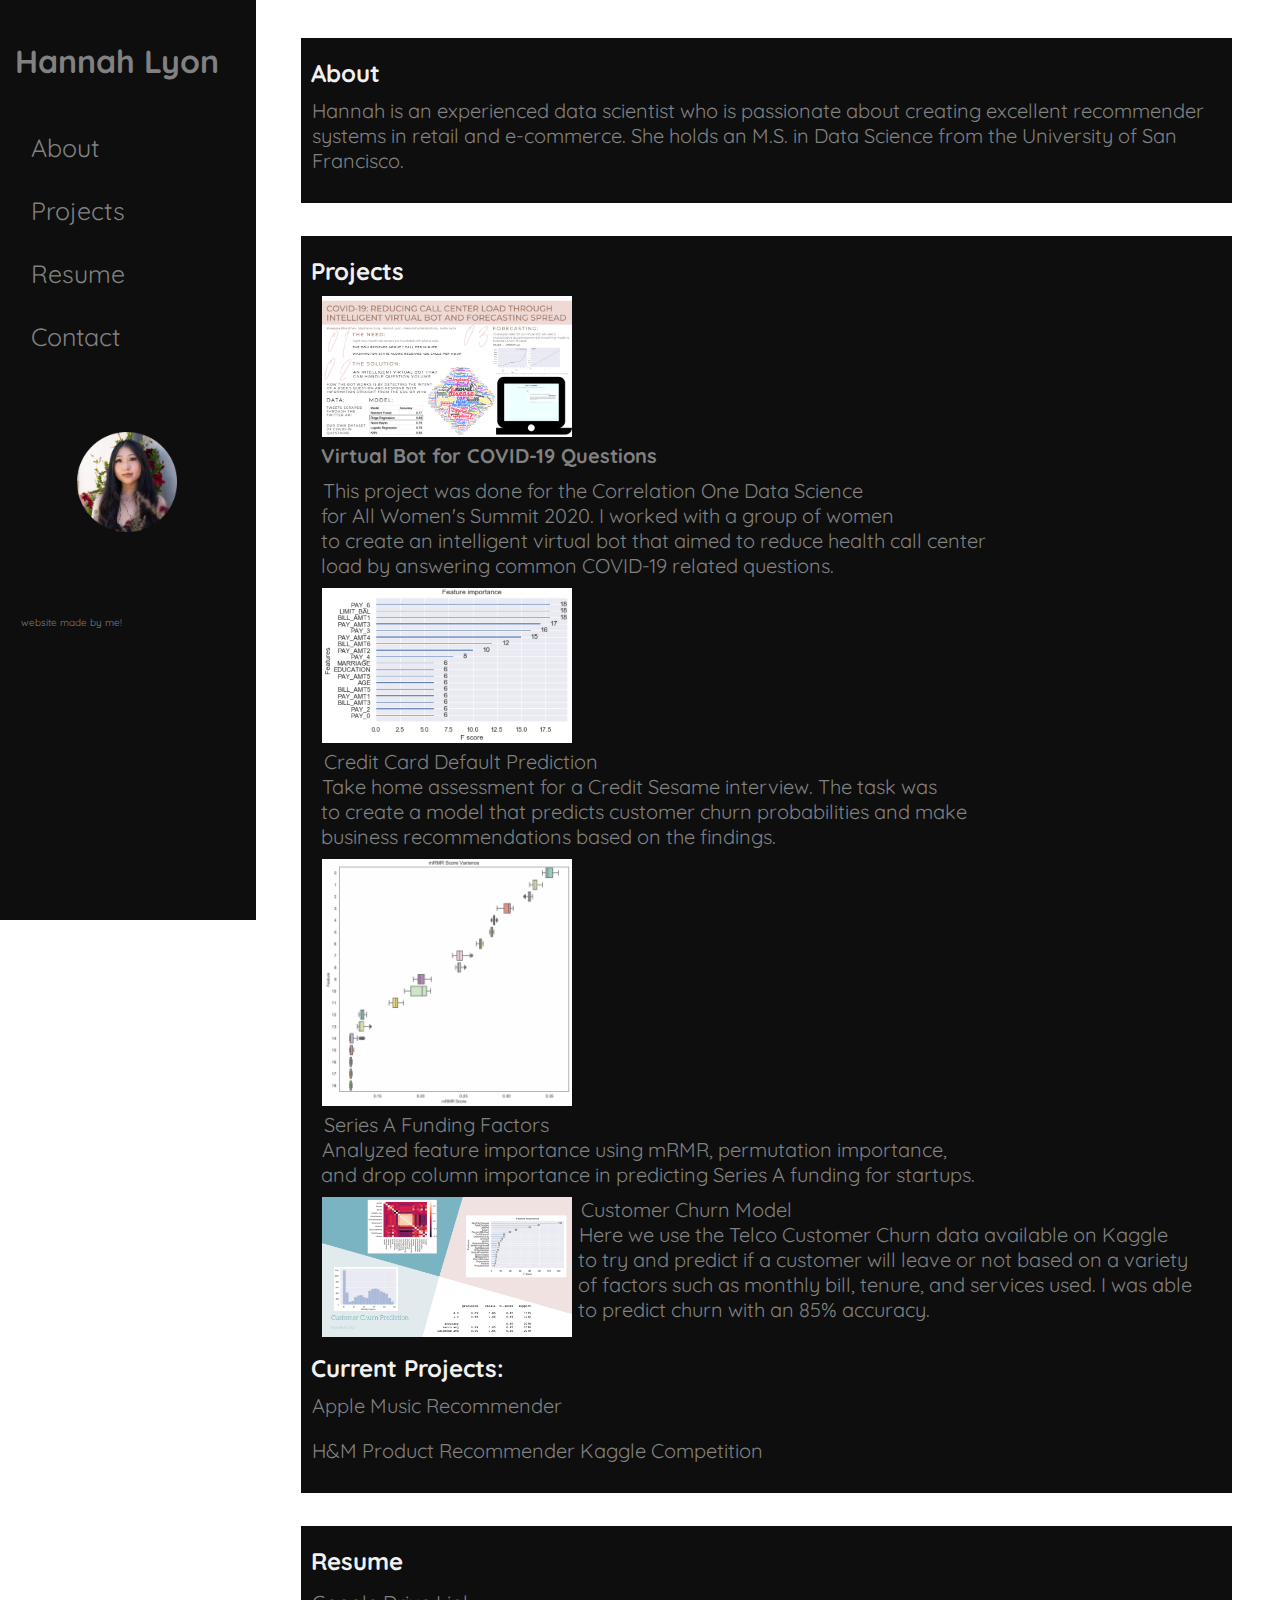
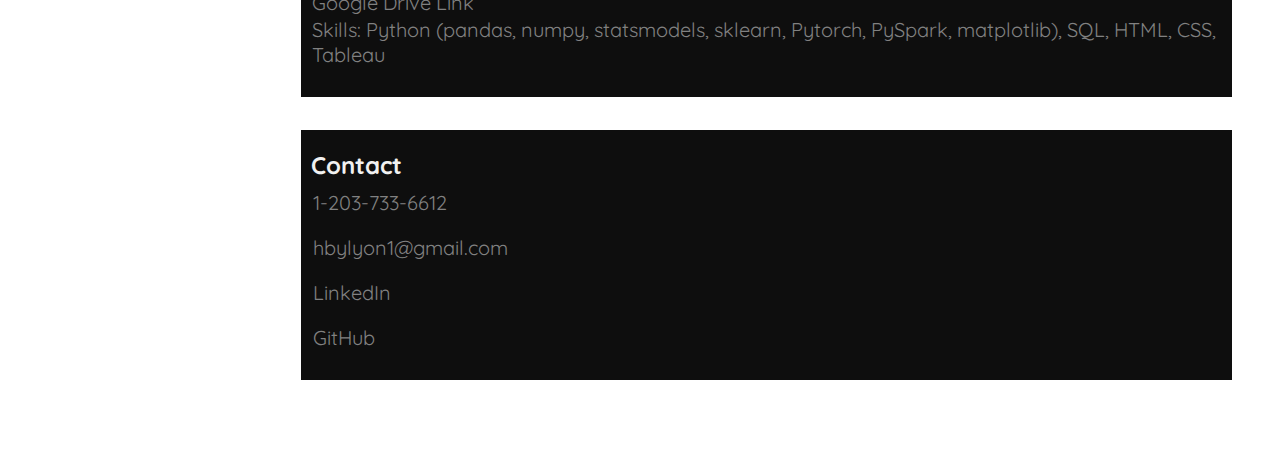
==== commit 47a6203a: "bootstrap update" ====
--- a/index.html
+++ b/index.html
@@ -19,6 +19,18 @@
     </head>
   <body>
     <!-- Side navigation -->
+
+    <!-- <header>
+      <input class="menu-btn" type="checkbox" id="menu-btn" />
+      <label class="menu-icon" for="menu-btn"><span class="navicon"></span></label>
+      <ul class="menu">
+        <ul><a href="#about">About</a></ul>
+        <ul><a href="#projects">Projects</a></ul>
+        <ul><a href="#resume">Resume</a></ul>
+        <ul><a href="#contact">Contact</a></ul>
+      </ul>
+    </header> -->
+
     <div class="sidenav">
       <h1>Hannah Lyon</h1>
       <br />
@@ -34,8 +46,6 @@
       />
       <br><br><br><br><br>
       <sub>website made by me!</sub>
-      <!-- Fix this -->
-      <!-- <p>*Actively looking for new roles*</p>  -->
     </div>
 
     <!-- Page content -->
@@ -43,7 +53,6 @@
       <div class="main">
         <div class="text-bg" id="about">
           <h4>About</h4>
-          <br />
           <p>
             Hannah is an experienced data scientist who is passionate about
             creating excellent recommender systems in retail and e-commerce.
@@ -76,7 +85,7 @@
             </div>
             <div class="decsription">
               <a id="title">Credit Card Default Prediction</a> <br>
-              <a>Take home assessment for Credit Sesame interview. The task was <br>to create a model that predicts customer churn probabilities and make <br> business recommendations based on the findings.</a>
+              <a>Take home assessment for a Credit Sesame interview. The task was <br>to create a model that predicts customer churn probabilities and make <br> business recommendations based on the findings.</a>
             </div>
             <!-- <div style="clear: both" /> -->
           </div>
@@ -138,5 +147,8 @@
         </div>
       </div>
     </div>
+    
   </body>
 </html>
+
+
--- a/css/index_css.css
+++ b/css/index_css.css
@@ -1,5 +1,6 @@
 /* The sidebar menu */
-.sidenav {
+.sidenav,
+.header {
   height: 100%; /* Full-height: remove this if you want "auto" height */
   width: 20%; /* Set the width of the sidebar */
   position: fixed; /* Fixed Sidebar (stay in place on scroll) */
@@ -144,12 +145,6 @@
   font-size: 16px;
 }
 
-/* .description a {
-  overflow-wrap: break-word; 
-  word-wrap: break-word;
-  vertical-align: top;
-}  */
-
 h4 {
   margin-bottom: 10px;
   margin-top: 10px;
@@ -180,3 +175,9 @@
   color: #818181;
   font-family: "Quicksand", sans-serif;
 }
+
+@media screen and (min-width: 0px) and (max-width: 790px) {
+  .sidenav {
+    display: none;
+  }
+}
